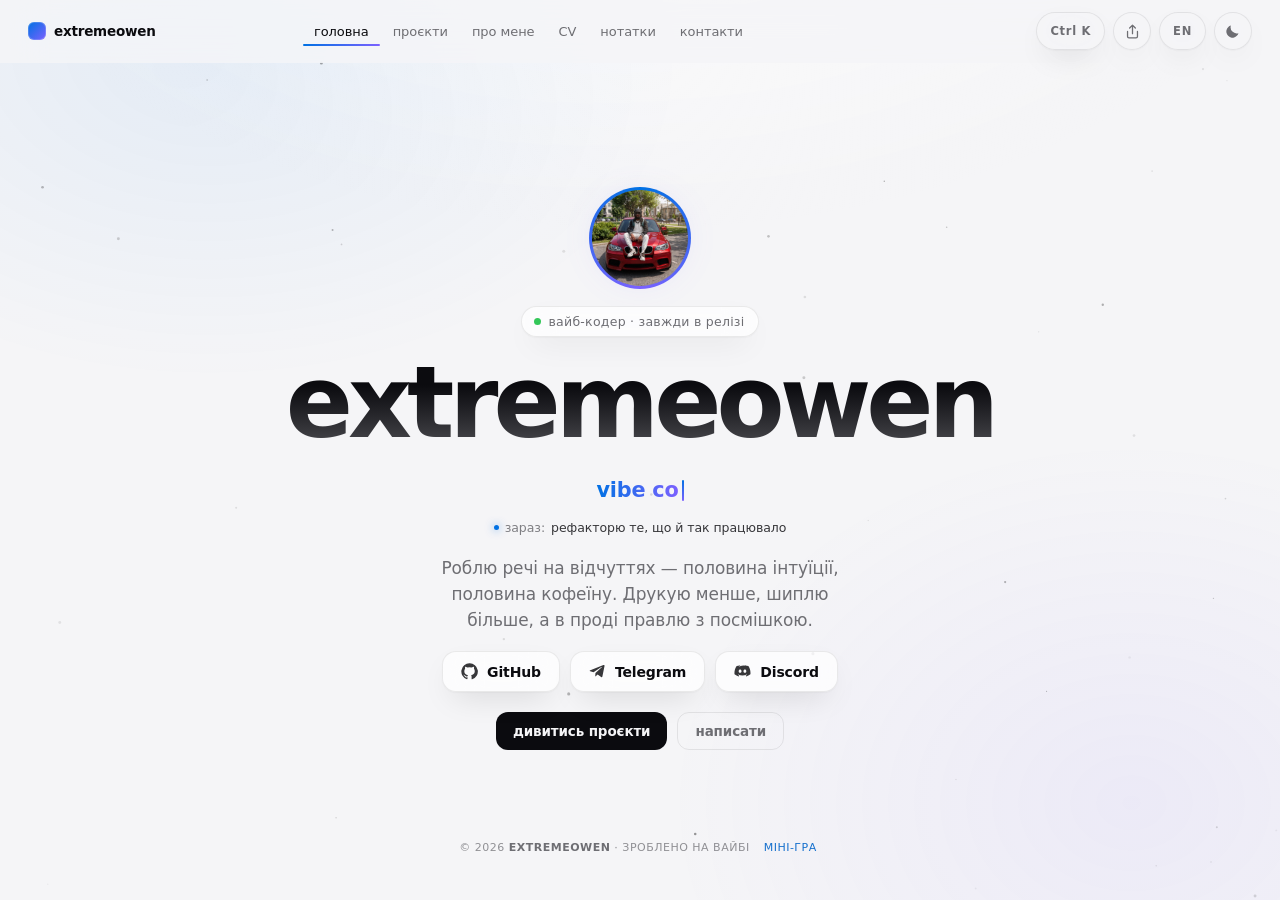
==== index.html @ c4474ee9 "Contact form: email-only field, Telegram stays as a button" ====
﻿<!DOCTYPE html>
<html lang="uk" data-theme="light">
<head>
<meta charset="utf-8" />
<meta name="viewport" content="width=device-width, initial-scale=1, viewport-fit=cover" />
<meta name="color-scheme" content="light dark" />
<title>extremeowen — vibe coding</title>
<meta name="description" content="Вайб-кодер. Роблю речі на відчуттях, шиплю на інстинкті." />
<meta name="theme-color" content="#f5f5f7" id="themeColor" />

<meta property="og:type" content="profile" />
<meta property="og:title" content="extremeowen — vibe coding" />
<meta property="og:description" content="Вайб-кодер. Роблю речі на відчуттях, шиплю на інстинкті." />
<meta property="og:image" content="og-image.png" />
<meta property="og:image:width" content="1200" />
<meta property="og:image:height" content="630" />
<meta name="twitter:card" content="summary_large_image" />
<meta name="twitter:title" content="extremeowen — vibe coding" />
<meta name="twitter:description" content="Вайб-кодер. Роблю речі на відчуттях, шиплю на інстинкті." />
<meta name="twitter:image" content="og-image.png" />

<link rel="icon" href="favicon.ico" sizes="any" />
<link rel="icon" type="image/png" href="favicon-32.png" sizes="32x32" />
<link rel="apple-touch-icon" href="apple-touch-icon.png" />
<link rel="manifest" href="manifest.webmanifest" />
<link rel="stylesheet" href="styles.css" />

<link rel="canonical" href="https://extremeowen.is-a.dev/" />
<meta property="og:url" content="https://extremeowen.is-a.dev/" />
<meta property="og:image" content="https://extremeowen.is-a.dev/og-image.png" />
<meta name="twitter:image" content="https://extremeowen.is-a.dev/og-image.png" />
<meta property="og:locale" content="uk_UA" />
<meta property="og:locale:alternate" content="en_US" />
<meta property="og:site_name" content="extremeowen" />

<!-- структуровані дані: Google розуміє, що це сторінка людини -->
<script type="application/ld+json">
{
  "@context": "https://schema.org",
  "@type": "Person",
  "name": "extremeowen",
  "url": "https://extremeowen.is-a.dev/",
  "image": "https://extremeowen.is-a.dev/og-image.png",
  "jobTitle": "Vibe coder",
  "description": "Вайб-кодер: JavaScript, PWA, C#/.NET. Роблю речі на відчуттях і шиплю швидко.",
  "sameAs": [
    "https://github.com/extremeowen",
    "https://t.me/extremeowen"
  ],
  "knowsAbout": ["HTML", "CSS", "JavaScript", "TypeScript", "React", "Node.js", "C#", ".NET", "Flutter", "PWA"],
  "knowsLanguage": ["uk", "en"],
  "alumniOf": { "@type": "EducationalOrganization", "name": "College" },
  "hasPart": [
    { "@type": "WebSite", "name": "owenvibe", "url": "https://extremeowen.is-a.dev/" }
  ]
}
</script>

<script>
  /* тема і мова до першого рендеру — без "миготіння" */
  (function () {
    try {
      var saved = localStorage.getItem("theme");
      var system = window.matchMedia("(prefers-color-scheme: dark)").matches ? "dark" : "light";
      document.documentElement.dataset.theme = (saved === "dark" || saved === "light") ? saved : system;
      if (localStorage.getItem("lang") === "en") document.documentElement.lang = "en";
    } catch (e) {}
  })();
</script>
</head>
<body>
  <canvas id="bg" aria-hidden="true"></canvas>
  <div class="cursor-glow" id="cursorGlow" aria-hidden="true"></div>

  <header class="site-header">
    <a class="brand" href="#home">
      <span class="brand-mark" aria-hidden="true"></span>
      <span class="brand-name">extremeowen</span>
    </a>

    <nav class="tabs" role="tablist" id="tabs" aria-label="Розділи">
      <button class="tab" role="tab" type="button" id="tab-home" data-tab="home" aria-controls="panel-home" aria-selected="true">головна</button>
      <button class="tab" role="tab" type="button" id="tab-projects" data-tab="projects" aria-controls="panel-projects" aria-selected="false" tabindex="-1">проєкти</button>
      <button class="tab" role="tab" type="button" id="tab-about" data-tab="about" aria-controls="panel-about" aria-selected="false" tabindex="-1">про мене</button>
      <button class="tab" role="tab" type="button" id="tab-cv" data-tab="cv" aria-controls="panel-cv" aria-selected="false" tabindex="-1">CV</button>
      <button class="tab" role="tab" type="button" id="tab-notes" data-tab="notes" aria-controls="panel-notes" aria-selected="false" tabindex="-1">нотатки</button>
      <button class="tab" role="tab" type="button" id="tab-contact" data-tab="contact" aria-controls="panel-contact" aria-selected="false" tabindex="-1">контакти</button>
      <span class="tab-indicator" id="tabIndicator" aria-hidden="true"></span>
    </nav>

    <div class="controls">
      <button class="ghost" id="shareBtn" type="button" title="Поділитися сайтом">
        <svg class="ico" viewBox="0 0 24 24" fill="none" stroke="currentColor" stroke-width="1.8" stroke-linecap="round" stroke-linejoin="round" aria-hidden="true"><path d="M12 15V3M8 7l4-4 4 4"/><path d="M5 12v7a2 2 0 0 0 2 2h10a2 2 0 0 0 2-2v-7"/></svg>
      </button>
      <button class="ghost ghost-text" id="langToggle" type="button" title="Switch to English">EN</button>
      <button class="ghost" id="themeToggle" type="button" title="Перемкнути тему">
        <svg class="ico ico-moon" viewBox="0 0 24 24" fill="currentColor" aria-hidden="true"><path d="M20.4 14.3A8.6 8.6 0 0 1 9.7 3.6a8.7 8.7 0 1 0 10.7 10.7Z"/></svg>
        <svg class="ico ico-sun" viewBox="0 0 24 24" fill="none" stroke="currentColor" stroke-width="1.8" stroke-linecap="round" aria-hidden="true"><circle cx="12" cy="12" r="4"/><path d="M12 2v2M12 20v2M2 12h2M20 12h2M4.9 4.9l1.4 1.4M17.7 17.7l1.4 1.4M19.1 4.9l-1.4 1.4M6.3 17.7l-1.4 1.4"/></svg>
      </button>
    </div>
  </header>

  <main class="page">
    <!-- ---------- ГОЛОВНА ---------- -->
    <section class="panel is-active" id="panel-home" role="tabpanel" aria-labelledby="tab-home" data-panel="home">
      <div class="hero">
        <div class="avatar" id="avatar">
          <img id="avatarImg" alt="extremeowen" decoding="async" />
          <span class="monogram" aria-hidden="true">e</span>
        </div>

        <span class="pill"><span class="dot" aria-hidden="true"></span><span data-i18n="pill">вайб-кодер · завжди в релізі</span></span>

        <h1>extremeowen</h1>

        <p class="type" aria-label="vibe coding">
          <span class="word" id="typed">vibe coding</span><span class="caret" aria-hidden="true"></span>
        </p>

        <p class="status">
          <span class="status-dot" aria-hidden="true"></span>
          <span class="status-label"><span data-i18n="nowLabel">зараз</span>:</span>
          <span id="statusText"></span>
        </p>

        <p class="lede" data-i18n="lede">
          Роблю речі на відчуттях — половина інтуїції, половина кофеїну.
        </p>

        <nav class="links" data-i18n-aria="linksLabel">
          <a class="link" href="#" data-link="github" aria-label="GitHub">
            <svg viewBox="0 0 24 24" fill="currentColor" aria-hidden="true"><path d="M12 .5a11.5 11.5 0 0 0-3.64 22.42c.58.1.79-.25.79-.55v-2.1c-3.2.7-3.88-1.4-3.88-1.4-.53-1.34-1.29-1.7-1.29-1.7-1.05-.72.08-.7.08-.7 1.16.08 1.77 1.19 1.77 1.19 1.03 1.77 2.7 1.26 3.36.96.1-.75.4-1.26.73-1.55-2.55-.29-5.24-1.28-5.24-5.7 0-1.26.45-2.29 1.19-3.1-.12-.29-.51-1.46.11-3.05 0 0 .97-.31 3.18 1.18a11 11 0 0 1 5.79 0c2.2-1.49 3.17-1.18 3.17-1.18.63 1.59.24 2.76.12 3.05.74.81 1.18 1.84 1.18 3.1 0 4.43-2.69 5.4-5.26 5.69.42.36.79 1.07.79 2.16v3.2c0 .3.21.66.8.55A11.5 11.5 0 0 0 12 .5Z"/></svg>
            GitHub
          </a>
          <a class="link" href="#" data-link="telegram" aria-label="Telegram">
            <svg viewBox="0 0 24 24" fill="currentColor" aria-hidden="true"><path d="M21.9 4.3 18.9 19c-.2 1-.9 1.3-1.8.8l-4.9-3.6-2.4 2.3c-.3.3-.5.5-1 .5l.3-4.9 9-8.1c.4-.4-.1-.6-.6-.2L6.4 13.1l-4.7-1.5c-1-.3-1-1 .2-1.5L20.4 2.9c.9-.3 1.7.2 1.5 1.4Z"/></svg>
            Telegram
          </a>
          <a class="link" href="#" data-link="discord" aria-label="Discord">
            <svg viewBox="0 0 24 24" fill="currentColor" aria-hidden="true"><path d="M20.3 4.4A19.8 19.8 0 0 0 15.4 3l-.3.6a14.6 14.6 0 0 1 4.3 1.4 13.9 13.9 0 0 0-11-.5c-.6.2-1.2.4-1.8.7A14.6 14.6 0 0 1 8.9 3.6L8.6 3a19.8 19.8 0 0 0-4.9 1.4C1.1 8.3.4 12.1.7 15.9a19.9 19.9 0 0 0 6 3l.7-1.2a13 13 0 0 1-2-1l.4-.4a14.2 14.2 0 0 0 12.2 0l.5.4a13 13 0 0 1-2 1l.7 1.2a19.9 19.9 0 0 0 6-3c.4-4.4-.7-8.1-2.9-11.5ZM8.6 13.8c-1.1 0-2-1-2-2.3s.9-2.3 2-2.3 2 1 2 2.3-.9 2.3-2 2.3Zm6.8 0c-1.1 0-2-1-2-2.3s.9-2.3 2-2.3 2 1 2 2.3-.9 2.3-2 2.3Z"/></svg>
            Discord
          </a>
          <a class="link" href="#" data-link="email" id="emailLink" aria-label="Email" hidden>
            <svg viewBox="0 0 24 24" fill="none" stroke="currentColor" stroke-width="1.7" stroke-linejoin="round" aria-hidden="true"><rect x="2.5" y="5" width="19" height="14" rx="2.5"/><path d="m3.5 7 8.5 6 8.5-6"/></svg>
            <span data-i18n="emailLabel">Email</span>
          </a>
        </nav>

        <div class="hero-cta">
          <a class="cta" href="#projects">
            <span data-i18n="ctaProjects">дивитись проєкти</span>
          </a>
          <a class="cta cta-quiet" href="#contact"><span data-i18n="ctaContact">написати</span></a>
        </div>
      </div>
    </section>

    <!-- ---------- ПРОЄКТИ ---------- -->
    <section class="panel" id="panel-projects" role="tabpanel" aria-labelledby="tab-projects" data-panel="projects" hidden>
      <div class="section">
        <h2 data-i18n="projectsTitle">проєкти</h2>
        <div class="filters" id="projectFilters"></div>
        <div class="grid" id="projectGrid"></div>
        <a class="more" id="moreProjects" href="#" target="_blank" rel="noopener noreferrer" hidden>
          <span data-i18n="moreProjects">більше проєктів — на GitHub</span>
          <svg viewBox="0 0 24 24" fill="none" stroke="currentColor" stroke-width="2" stroke-linecap="round" stroke-linejoin="round" aria-hidden="true"><path d="M7 17 17 7M9 7h8v8"/></svg>
        </a>
      </div>
    </section>

    <!-- ---------- ПРО МЕНЕ ---------- -->
    <section class="panel" id="panel-about" role="tabpanel" aria-labelledby="tab-about" data-panel="about" hidden>
      <div class="section">
        <h2 data-i18n="aboutTitle">про мене</h2>
        <div class="about-body">
          <p data-i18n="about1">…</p>
          <p data-i18n="about2">…</p>
        </div>

        <h3 class="subhead" data-i18n="stackTitle">стек</h3>
        <div class="stack">
          <span class="tag">HTML</span>
          <span class="tag">CSS</span>
          <span class="tag">JavaScript</span>
          <span class="tag">TypeScript</span>
          <span class="tag">React</span>
          <span class="tag">Node.js</span>
          <span class="tag">C# / .NET</span>
          <span class="tag">Flutter</span>
          <span class="tag">Git</span>
          <span class="tag">AI-assisted</span>
        </div>
      </div>
    </section>

    <!-- ---------- CV ---------- -->
    <section class="panel" id="panel-cv" role="tabpanel" aria-labelledby="tab-cv" data-panel="cv" hidden>
      <div class="section cv">
        <h2 data-i18n="cvTitle">резюме</h2>
        <p class="section-lead" data-i18n="cvLead">Коротко: що вмію, де вчився і що вже зробив.</p>

        <div class="cv-block">
          <h3 class="subhead" data-i18n="cvExperience">проєкти й досвід</h3>
          <ul class="timeline">
            <li>
              <span class="when">2026</span>
              <div>
                <b data-i18n="cvItem1Title">LED Clock — PWA-годинник</b>
                <p data-i18n="cvItem1Text">Годинник на LED-табло: будильник, таймер, власні звуки. Встановлюється на телефон, працює офлайн.</p>
              </div>
            </li>
            <li>
              <span class="when">2026</span>
              <div>
                <b data-i18n="cvItem2Title">Фітнес Рулетка — PWA для тренувань</b>
                <p data-i18n="cvItem2Text">Колесо випадкових вправ, таймер, музика з YouTube, гейміфікація з XP і синхронізація через Firebase.</p>
              </div>
            </li>
            <li>
              <span class="when">2025</span>
              <div>
                <b data-i18n="cvItem3Title">MiniBin — утиліта для Windows</b>
                <p data-i18n="cvItem3Text">Tray-застосунок на C#/.NET: стан кошика, очищення по Shift+кліку, перетягування файлів.</p>
              </div>
            </li>
          </ul>
        </div>

        <div class="cv-block">
          <h3 class="subhead" data-i18n="cvEducation">освіта</h3>
          <ul class="timeline">
            <li>
              <span class="when" data-i18n="cvEduWhen">2023—2027</span>
              <div>
                <b data-i18n="cvEduTitle">Коледж · розробка програмного забезпечення</b>
                <p data-i18n="cvEduText">Веб-технології, бази даних, ООП, C#/.NET, Flutter. Курсові та лабораторні — на GitHub.</p>
              </div>
            </li>
          </ul>
        </div>

        <div class="cv-block">
          <h3 class="subhead" data-i18n="cvSkills">технології</h3>
          <p class="cv-skills">HTML · CSS · JavaScript · TypeScript · React · Node.js · C# · .NET · Flutter · Git · Firebase · PWA</p>
        </div>

        <button class="submit cv-print" type="button" id="cvPrint" data-i18n="cvPrint">Завантажити PDF</button>
      </div>
    </section>

    <!-- ---------- НОТАТКИ ---------- -->
    <section class="panel" id="panel-notes" role="tabpanel" aria-labelledby="tab-notes" data-panel="notes" hidden>
      <div class="section">
        <h2 data-i18n="notesTitle">нотатки</h2>
        <div class="notes" id="notesList"></div>
      </div>
    </section>

    <!-- ---------- КОНТАКТИ ---------- -->
    <section class="panel" id="panel-contact" role="tabpanel" aria-labelledby="tab-contact" data-panel="contact" hidden>
      <div class="section">
        <h2 data-i18n="contactTitle">контакти</h2>
        <p class="section-lead" data-i18n="contactLead">Найшвидше — Telegram. Або залиш повідомлення тут.</p>

        <form class="contact-form" id="contactForm" name="contact" method="POST" data-netlify="true" netlify-honeypot="bot-field" novalidate>
          <!-- для Netlify Forms: назва форми + приховане поле-пастка для ботів -->
          <input type="hidden" name="form-name" value="contact" />
          <p class="hp" aria-hidden="true">
            <label>Не заповнюй це поле <input name="bot-field" tabindex="-1" autocomplete="off" /></label>
          </p>
          <div class="form-row">
            <div class="field">
              <label for="cf-name" data-i18n="formName">Ім'я</label>
              <input id="cf-name" name="name" type="text" autocomplete="name" data-i18n-placeholder="formNamePh" placeholder="Як до тебе звертатись" />
            </div>
            <div class="field">
              <label for="cf-email" data-i18n="formEmail">пошта</label>
              <input id="cf-email" name="email" type="email" inputmode="email" autocomplete="email" data-i18n-placeholder="formEmailPh" placeholder="твоя@пошта.com" />
            </div>
          </div>
          <div class="field">
            <label for="cf-message" data-i18n="formMessage">Повідомлення</label>
            <textarea id="cf-message" name="message" rows="4" required data-i18n-placeholder="formMessagePh" placeholder="Що треба зробити?"></textarea>
          </div>
          <button class="submit" type="submit" data-i18n="formSend">Надіслати</button>
          <p class="form-note" id="formNote" data-i18n="formNote">Форма ще не підключена, тому текст скопіюється — вставиш його в Telegram.</p>

          <a class="cta cta-quiet tg-link" id="tgContact" href="#" target="_blank" rel="noopener noreferrer" hidden>
            <svg viewBox="0 0 24 24" fill="currentColor" aria-hidden="true" style="width:15px;height:15px"><path d="M21.9 4.3 18.9 19c-.2 1-.9 1.3-1.8.8l-4.9-3.6-2.4 2.3c-.3.3-.5.5-1 .5l.3-4.9 9-8.1c.4-.4-.1-.6-.6-.2L6.4 13.1l-4.7-1.5c-1-.3-1-1 .2-1.5L20.4 2.9c.9-.3 1.7.2 1.5 1.4Z"/></svg>
            <span data-i18n="writeTelegram">Написати в Telegram</span>
          </a>
        </form>
      </div>
    </section>

    <footer>
      © <span id="year">2026</span> <b>extremeowen</b> · <span data-i18n="footer">зроблено на вайбі</span>
      <button class="game-link" id="gameLink" type="button" data-i18n="gameLink">міні-гра</button>
    </footer>
  </main>

  <div class="game" id="game" hidden>
    <div class="game-backdrop" data-game-close></div>
    <div class="game-box" role="dialog" aria-modal="true" aria-label="Vibe Catcher">
      <div class="game-head">
        <span class="game-title">vibe catcher</span>
        <button class="game-close" type="button" data-game-close aria-label="Закрити">×</button>
      </div>
      <div class="game-stage">
        <canvas id="gameCanvas" width="720" height="480" aria-label="Ігрове поле"></canvas>
      </div>
      <p class="game-hint" data-i18n="gameHint">Рухай мишкою або пальцем. Лови світлі крапки, уникай червоних.</p>
      <button class="submit game-start" type="button" id="gameStart" data-i18n="gameStart">Почати</button>
    </div>
  </div>

  <button class="to-top" id="toTop" type="button" aria-label="Вгору">
    <svg viewBox="0 0 24 24" fill="none" stroke="currentColor" stroke-width="2" stroke-linecap="round" stroke-linejoin="round" aria-hidden="true"><path d="M12 19V5M5 12l7-7 7 7"/></svg>
  </button>

  <!-- нижня навігація: видно лише на телефоні -->
  <nav class="bottom-nav" aria-label="Розділи">
    <button type="button" class="tab" data-tab="home" aria-controls="panel-home" aria-selected="true">
      <svg viewBox="0 0 24 24" fill="none" stroke="currentColor" stroke-width="1.7" stroke-linecap="round" stroke-linejoin="round" aria-hidden="true"><path d="M3 10.5 12 3l9 7.5"/><path d="M5 9.5V20a1 1 0 0 0 1 1h12a1 1 0 0 0 1-1V9.5"/></svg>
      <span data-i18n="tab_home">головна</span>
    </button>
    <button type="button" class="tab" data-tab="projects" aria-controls="panel-projects" aria-selected="false">
      <svg viewBox="0 0 24 24" fill="none" stroke="currentColor" stroke-width="1.7" stroke-linecap="round" stroke-linejoin="round" aria-hidden="true"><rect x="3" y="3" width="7.5" height="7.5" rx="1.6"/><rect x="13.5" y="3" width="7.5" height="7.5" rx="1.6"/><rect x="3" y="13.5" width="7.5" height="7.5" rx="1.6"/><rect x="13.5" y="13.5" width="7.5" height="7.5" rx="1.6"/></svg>
      <span data-i18n="tab_projects">проєкти</span>
    </button>
    <button type="button" class="tab" data-tab="about" aria-controls="panel-about" aria-selected="false">
      <svg viewBox="0 0 24 24" fill="none" stroke="currentColor" stroke-width="1.7" stroke-linecap="round" stroke-linejoin="round" aria-hidden="true"><circle cx="12" cy="8" r="3.6"/><path d="M4.5 20c.7-3.6 3.7-5.6 7.5-5.6s6.8 2 7.5 5.6"/></svg>
      <span data-i18n="tab_about">про мене</span>
    </button>
    <button type="button" class="tab" data-tab="cv" aria-controls="panel-cv" aria-selected="false">
      <svg viewBox="0 0 24 24" fill="none" stroke="currentColor" stroke-width="1.7" stroke-linecap="round" stroke-linejoin="round" aria-hidden="true"><rect x="3.4" y="4" width="17.2" height="16" rx="2.2"/><path d="M8 3v3M16 3v3M7.8 11h8.4M7.8 15h5"/></svg>
      <span data-i18n="tab_cv">CV</span>
    </button>
    <button type="button" class="tab" data-tab="notes" aria-controls="panel-notes" aria-selected="false">
      <svg viewBox="0 0 24 24" fill="none" stroke="currentColor" stroke-width="1.7" stroke-linecap="round" stroke-linejoin="round" aria-hidden="true"><path d="M5 4h9l5 5v11a1 1 0 0 1-1 1H5a1 1 0 0 1-1-1V5a1 1 0 0 1 1-1Z"/><path d="M14 4v5h5M8 13h7M8 17h5"/></svg>
      <span data-i18n="tab_notes">нотатки</span>
    </button>
    <button type="button" class="tab" data-tab="contact" aria-controls="panel-contact" aria-selected="false">
      <svg viewBox="0 0 24 24" fill="none" stroke="currentColor" stroke-width="1.7" stroke-linecap="round" stroke-linejoin="round" aria-hidden="true"><rect x="2.6" y="4.8" width="18.8" height="14.4" rx="2.4"/><path d="m3.6 6.6 8.4 6 8.4-6"/></svg>
      <span data-i18n="tab_contact">контакти</span>
    </button>
  </nav>

  <!-- модалка проєкту -->
  <div class="modal" id="projectModal" hidden>
    <div class="modal-backdrop" data-modal-close></div>
    <div class="modal-box" role="dialog" aria-modal="true" aria-labelledby="projectModalTitle">
      <button class="modal-close" type="button" data-modal-close aria-label="Закрити">×</button>
      <h3 class="modal-title" id="projectModalTitle"></h3>
      <p class="modal-desc" id="projectModalDesc"></p>
      <div class="modal-tags" id="projectModalTags"></div>
      <div class="modal-actions">
        <a class="cta" id="projectModalRepo" href="#" target="_blank" rel="noopener noreferrer" data-i18n="modalRepo">Репозиторій</a>
        <a class="cta cta-quiet" id="projectModalDemo" href="#" target="_blank" rel="noopener noreferrer" data-i18n="modalDemo">Демо</a>
      </div>
    </div>
  </div>

  <!-- довідка по клавішах -->
  <div class="modal" id="help" hidden>
    <div class="modal-backdrop" data-help-close></div>
    <div class="modal-box modal-box-help" role="dialog" aria-modal="true" aria-labelledby="helpTitle">
      <button class="modal-close" type="button" data-help-close aria-label="Закрити">×</button>
      <h3 class="modal-title" id="helpTitle" data-i18n="helpTitle">Клавіші</h3>
      <ul class="help-list">
        <li><kbd>Ctrl</kbd>/<kbd>⌘</kbd> + <kbd>K</kbd><span data-i18n="helpPalette">палітра команд</span></li>
        <li><kbd>?</kbd><span data-i18n="helpHelp">ця довідка</span></li>
        <li><kbd>←</kbd><kbd>→</kbd><span data-i18n="helpTabs">перемикання вкладок</span></li>
        <li><kbd>G</kbd><span data-i18n="helpGame">міні-гра</span></li>
        <li><kbd>Space</kbd><span data-i18n="helpStart">старт / рестарт гри</span></li>
        <li><kbd>Esc</kbd><span data-i18n="helpClose">закрити будь-яке вікно</span></li>
      </ul>
    </div>
  </div>

  <!-- банер встановлення PWA -->
  <div class="install" id="installBanner" hidden>
    <span data-i18n="installText">Поставити сайт іконкою на телефон?</span>
    <button class="submit install-yes" type="button" id="installYes" data-i18n="installYes">Встановити</button>
    <button class="install-no" type="button" id="installNo" data-i18n="installNo">Пізніше</button>
  </div>

  <div class="palette" id="palette" hidden>
    <div class="palette-backdrop" data-palette-close></div>
    <div class="palette-box" role="dialog" aria-modal="true" aria-label="Швидкий перехід">
      <input id="paletteInput" class="palette-input" type="text" autocomplete="off" spellcheck="false"
             data-i18n-placeholder="palettePlaceholder" placeholder="Куди перейти? вкладка, проєкт, посилання…" />
      <ul class="palette-list" id="paletteList" role="listbox" aria-label="Результати"></ul>
      <div class="palette-hint"><span data-i18n="paletteHint">↑↓ вибір · ↵ перейти · esc закрити</span></div>
    </div>
  </div>

  <script src="script.js" defer></script>

<noscript>
  <style>
    .panel { display: block !important; }
    .panel + .panel { margin-top: 48px; }
    .caret { opacity: 1 !important; }
  </style>
</noscript>
</body>
</html>
---- styles.css ----
﻿/* ============================================================
   extremeowen РІР‚вЂќ РЎРѓРЎвЂљР С‘Р В»РЎвЂ“
   1. Р СћР С•Р С”Р ВµР Р…Р С‘ (Р С”Р С•Р В»РЎРЉР С•РЎР‚Р С‘)   2. Р вЂР В°Р В·Р В°   3. Р В¤Р С•Р Р…   4. Р С™Р Р…Р С•Р С—Р С”Р С‘ Р Р†Р С–Р С•РЎР‚РЎвЂ“
   5. Р С’Р Р†Р В°РЎвЂљР В°РЎР‚   6. Р С™Р С•Р Р…РЎвЂљР ВµР Р…РЎвЂљ   7. Р СћР С•РЎРѓРЎвЂљР С‘   8. Р С’Р Т‘Р В°Р С—РЎвЂљР С‘Р Р†
   ============================================================ */

/* ---------------------------------------------------- 1. РЎвЂљР С•Р С”Р ВµР Р…Р С‘ --- */
:root {
  --bg: #f5f5f7;
  --bg-2: #ffffff;
  --fg: #0b0b0f;
  --muted: #6e6e73;
  --line: rgba(0, 0, 0, .08);
  --card: rgba(255, 255, 255, .72);
  --card-hover: rgba(255, 255, 255, .95);
  --accent: #0071e3;
  --accent-2: #7b61ff;
  --tint-a: 7%;
  --shadow: 0 1px 2px rgba(0, 0, 0, .04), 0 12px 32px -12px rgba(0, 0, 0, .18);
  --shadow-soft: 0 1px 2px rgba(0, 0, 0, .05);
  --ease: cubic-bezier(.22, .61, .36, 1);
  color-scheme: light;
}

[data-theme="dark"] {
  --bg: #08080a;
  --bg-2: #101014;
  --fg: #f5f5f7;
  --muted: #9a9aa2;
  --line: rgba(255, 255, 255, .10);
  --card: rgba(255, 255, 255, .045);
  --card-hover: rgba(255, 255, 255, .09);
  --accent: #5aa7ff;
  --accent-2: #a78bfa;
  --tint-a: 14%;
  --shadow: 0 1px 2px rgba(0, 0, 0, .4), 0 24px 48px -24px rgba(0, 0, 0, .9);
  --shadow-soft: 0 1px 2px rgba(0, 0, 0, .35);
  color-scheme: dark;
}

/* ------------------------------------------------------- 2. Р В±Р В°Р В·Р В° --- */
* { box-sizing: border-box; }

[hidden] { display: none !important; }

html {
  min-height: 100%;
  scroll-behavior: smooth;
}

body {
  min-height: 100vh;
  min-height: 100dvh;
  margin: 0;
  background: var(--bg);
  color: var(--fg);
  font-family: -apple-system, BlinkMacSystemFont, "SF Pro Display", "Segoe UI", Inter, system-ui, sans-serif;
  -webkit-font-smoothing: antialiased;
  text-rendering: optimizeLegibility;
  display: grid;
  place-items: center;
  padding: clamp(76px, 9vw, 104px) 24px clamp(32px, 5vw, 56px);
  overflow-x: hidden;
  position: relative;
}

/* -------------------------------------------- 3. РЎвЂћР С•Р Р… РЎвЂ“ РЎвЂЎР В°РЎРѓРЎвЂљР С‘Р Р…Р С”Р С‘ --- */
body::before {
  content: "";
  position: fixed;
  inset: -20vh -10vw;
  background:
    radial-gradient(45% 38% at 22% 18%, color-mix(in srgb, var(--accent) var(--tint-a), transparent), transparent 70%),
    radial-gradient(42% 40% at 82% 78%, color-mix(in srgb, var(--accent-2) var(--tint-a), transparent), transparent 72%),
    radial-gradient(70% 55% at 50% -5%, var(--bg-2), transparent 68%);
  pointer-events: none;
  z-index: 0;
}

#bg {
  position: fixed;
  inset: 0;
  width: 100%;
  height: 100%;
  z-index: 0;
  pointer-events: none;
}

/* ------------------------------------------------ 4. РЎвЂљРЎС“Р СР В±Р В»Р ВµРЎР‚Р С‘ --- */
.topbar {
  position: fixed;
  top: max(18px, env(safe-area-inset-top));
  right: max(18px, env(safe-area-inset-right));
  z-index: 6;
  display: flex;
  gap: 8px;
}

.ghost {
  appearance: none;
  display: grid;
  place-items: center;
  width: 38px;
  height: 38px;
  padding: 0;
  border-radius: 50%;
  border: 1px solid var(--line);
  background: color-mix(in srgb, var(--bg) 88%, transparent);
  color: var(--muted);
  cursor: pointer;
  backdrop-filter: blur(18px) saturate(160%);
  -webkit-backdrop-filter: blur(18px) saturate(160%);
  box-shadow: var(--shadow);
  transition: color .25s var(--ease), transform .3s var(--ease), background .25s var(--ease);
}

.ghost:hover { color: var(--fg); transform: translateY(-1px); }
.ghost:active { transform: translateY(0) scale(.96); }

.ghost-text {
  width: auto;
  padding: 0 13px;
  border-radius: 999px;
  font: inherit;
  font-size: 11.5px;
  font-weight: 600;
  letter-spacing: .06em;
}

.ico { width: 17px; height: 17px; display: block; }

/* РЎС“ РЎвЂљР ВµР СР Р…РЎвЂ“Р в„– РЎвЂљР ВµР СРЎвЂ“ Р С—Р С•Р С”Р В°Р В·РЎС“РЎвЂќР СР С• РЎРѓР С•Р Р…РЎвЂ Р Вµ, РЎС“ РЎРѓР Р†РЎвЂ“РЎвЂљР В»РЎвЂ“Р в„– РІР‚вЂќ Р СРЎвЂ“РЎРѓРЎРЏРЎвЂ РЎРЉ */
.ico-sun { display: none; }
[data-theme="dark"] .ico-sun { display: block; }
[data-theme="dark"] .ico-moon { display: none; }

/* -------------------------------------------------- 5. Р В°Р Р†Р В°РЎвЂљР В°РЎР‚ --- */
.avatar {
  position: relative;
  width: 96px;
  height: 96px;
  border-radius: 50%;
  display: grid;
  place-items: center;
  transform-style: preserve-3d;
  will-change: transform;
  transition: transform .35s var(--ease);
  margin-bottom: 2px;
}

.avatar::before {
  content: "";
  position: absolute;
  inset: -3px;
  border-radius: 50%;
  background: conic-gradient(from 0deg, var(--accent), var(--accent-2), var(--accent));
  animation: spin 9s linear infinite;
  z-index: 0;
}

.avatar::after {
  content: "";
  position: absolute;
  inset: -18px;
  border-radius: 50%;
  background: radial-gradient(circle, color-mix(in srgb, var(--accent-2) 26%, transparent), transparent 70%);
  filter: blur(12px);
  opacity: .55;
  z-index: -1;
}

@keyframes spin { to { transform: rotate(360deg); } }

.avatar img,
.avatar .monogram {
  position: relative;
  z-index: 1;
  width: 100%;
  height: 100%;
  border-radius: 50%;
}

.avatar img {
  display: none;
  object-fit: cover;
}

.avatar.has-photo img { display: block; }
.avatar.has-photo .monogram { display: none; }

.avatar .monogram {
  display: grid;
  place-items: center;
  font-size: 38px;
  font-weight: 700;
  letter-spacing: -.04em;
  color: #fff;
  background: linear-gradient(135deg, var(--accent), var(--accent-2));
  user-select: none;
}

/* ------------------------------------------------- 6. Р С”Р С•Р Р…РЎвЂљР ВµР Р…РЎвЂљ --- */
main {
  position: relative;
  z-index: 1;
  width: min(760px, 100%);
  text-align: center;
  display: flex;
  flex-direction: column;
  align-items: center;
  gap: clamp(16px, 2.6vw, 22px);
}

/* Р С—Р В»Р В°РЎв‚¬Р С”Р В° РЎРѓРЎвЂљР В°РЎвЂљРЎС“РЎРѓРЎС“ */
.pill {
  display: inline-flex;
  align-items: center;
  gap: 8px;
  padding: 7px 14px 7px 12px;
  font-size: 12.5px;
  font-weight: 500;
  letter-spacing: .02em;
  color: var(--muted);
  background: var(--card);
  border: 1px solid var(--line);
  border-radius: 999px;
  backdrop-filter: blur(16px) saturate(160%);
  -webkit-backdrop-filter: blur(16px) saturate(160%);
  box-shadow: var(--shadow);
}

.pill .dot {
  width: 7px;
  height: 7px;
  border-radius: 50%;
  background: #34c759;
  animation: pulse 2.4s var(--ease) infinite;
}

@keyframes pulse {
  0%   { box-shadow: 0 0 0 0 rgba(52, 199, 89, .5); }
  70%  { box-shadow: 0 0 0 7px rgba(52, 199, 89, 0); }
  100% { box-shadow: 0 0 0 0 rgba(52, 199, 89, 0); }
}

/* РЎвЂ“Р С'РЎРЏ */
h1 {
  margin: 0;
  font-size: clamp(2.85rem, 11.5vw, 6.2rem);
  font-weight: 700;
  line-height: .96;
  letter-spacing: -.05em;
  background: linear-gradient(180deg, var(--fg) 30%, color-mix(in srgb, var(--muted) 72%, var(--fg)));
  -webkit-background-clip: text;
  background-clip: text;
  color: transparent;
  padding-bottom: .06em;
}

/* Р Т‘РЎР‚РЎС“Р С”Р В°РЎР‚РЎРѓРЎРЉР С”Р В° Р СР В°РЎв‚¬Р С‘Р Р…Р С”Р В° */
.type {
  display: flex;
  align-items: center;
  justify-content: center;
  gap: 3px;
  margin: 0;
  min-height: 1.6em;
  font-size: clamp(1rem, 3.6vw, 1.3rem);
  font-weight: 500;
  letter-spacing: -.01em;
  color: var(--muted);
}

.type .word {
  background: linear-gradient(90deg, var(--accent), var(--accent-2));
  -webkit-background-clip: text;
  background-clip: text;
  color: transparent;
  font-weight: 600;
}

.caret {
  display: inline-block;
  width: 2px;
  height: 1.05em;
  border-radius: 2px;
  background: linear-gradient(180deg, var(--accent), var(--accent-2));
  animation: blink 1.05s steps(1) infinite;
}

@keyframes blink { 0%, 49% { opacity: 1; } 50%, 100% { opacity: 0; } }

/* РЎР‚РЎРЏР Т‘Р С•Р С” "Р В·Р В°РЎР‚Р В°Р В·: ..." */
.status {
  display: inline-flex;
  align-items: center;
  gap: 6px;
  margin: -6px 0 0;
  font-size: 12.5px;
  letter-spacing: -.005em;
  color: color-mix(in srgb, var(--muted) 88%, transparent);
  min-height: 1.4em;
}

.status-dot {
  width: 5px;
  height: 5px;
  border-radius: 50%;
  background: var(--accent);
  box-shadow: 0 0 8px color-mix(in srgb, var(--accent) 70%, transparent);
}

#statusText {
  color: var(--fg);
  opacity: .82;
  transition: opacity .3s var(--ease);
}


/* Р В°Р В±Р В·Р В°РЎвЂ  */
.lede {
  margin: 0;
  max-width: 46ch;
  font-size: clamp(.95rem, 2.6vw, 1.06rem);
  line-height: 1.55;
  letter-spacing: -.005em;
  color: var(--muted);
  text-wrap: balance;
}

/* РЎРѓРЎвЂљР ВµР С” */
.stack {
  display: flex;
  flex-wrap: wrap;
  gap: 8px;
  justify-content: center;
}

.tag {
  font-size: 12.5px;
  font-weight: 500;
  letter-spacing: .01em;
  color: var(--muted);
  padding: 7px 13px;
  border-radius: 11px;
  border: 1px solid var(--line);
  background: var(--card);
  backdrop-filter: blur(14px);
  -webkit-backdrop-filter: blur(14px);
  transition: transform .35s var(--ease), color .25s var(--ease), border-color .25s var(--ease);
}

.tag:hover {
  transform: translateY(-2px);
  color: var(--fg);
  border-color: color-mix(in srgb, var(--accent) 40%, var(--line));
}

/* Р С—Р С•РЎРѓР С‘Р В»Р В°Р Р…Р Р…РЎРЏ */
.links {
  display: flex;
  flex-wrap: wrap;
  gap: 10px;
  justify-content: center;
  width: 100%;
}

.link {
  display: inline-flex;
  align-items: center;
  gap: 9px;
  padding: 11px 18px;
  font-size: 14px;
  font-weight: 550;
  letter-spacing: -.01em;
  text-decoration: none;
  color: var(--fg);
  background: var(--card);
  border: 1px solid var(--line);
  border-radius: 14px;
  cursor: pointer;
  backdrop-filter: blur(20px) saturate(160%);
  -webkit-backdrop-filter: blur(20px) saturate(160%);
  box-shadow: var(--shadow);
  transition: transform .3s var(--ease), background .25s var(--ease), box-shadow .3s var(--ease);
}

.link svg {
  width: 17px;
  height: 17px;
  opacity: .82;
  transition: opacity .2s var(--ease);
}

.link:hover {
  transform: translateY(-2px) scale(1.015);
  background: var(--card-hover);
  box-shadow: 0 1px 2px rgba(0, 0, 0, .05), 0 18px 40px -16px rgba(0, 0, 0, .3);
}

.link:hover svg { opacity: 1; }
.link:active { transform: translateY(0) scale(.99); }

/* Р С—РЎР‚Р С•РЎвЂќР С”РЎвЂљР С‘ */
.projects {
  width: 100%;
  display: flex;
  flex-direction: column;
  gap: 12px;
  margin-top: clamp(6px, 2vw, 14px);
}

.projects h2 {
  margin: 0;
  font-size: 11px;
  font-weight: 600;
  letter-spacing: .18em;
  text-transform: uppercase;
  color: var(--muted);
}

.grid {
  display: grid;
  grid-template-columns: repeat(3, minmax(0, 1fr));
  gap: 10px;
  width: 100%;
}

/* Р’В«Р В±РЎвЂ“Р В»РЎРЉРЎв‚¬Р Вµ Р С—РЎР‚Р С•РЎвЂќР С”РЎвЂљРЎвЂ“Р Р† РІР‚вЂќ Р Р…Р В° GitHubР’В» */
.more {
  align-self: center;
  display: inline-flex;
  align-items: center;
  gap: 5px;
  margin-top: 2px;
  font-size: 12.5px;
  font-weight: 500;
  letter-spacing: -.005em;
  color: var(--muted);
  text-decoration: none;
  transition: color .25s var(--ease);
}

.more svg {
  width: 12px;
  height: 12px;
  opacity: .55;
  transition: opacity .25s var(--ease), transform .25s var(--ease);
}

.more:hover { color: var(--fg); }
.more:hover svg { opacity: 1; transform: translate(2px, -2px); }

.card {
  display: flex;
  flex-direction: column;
  gap: 6px;
  min-height: 118px;
  padding: 14px;
  text-align: left;
  text-decoration: none;
  color: var(--fg);
  border: 1px solid var(--line);
  border-radius: 16px;
  background: var(--card);
  box-shadow: var(--shadow-soft);
  backdrop-filter: blur(16px) saturate(150%);
  -webkit-backdrop-filter: blur(16px) saturate(150%);
  transition: transform .35s var(--ease), background .25s var(--ease), border-color .25s var(--ease), box-shadow .35s var(--ease);
}

a.card:hover {
  transform: translateY(-3px);
  background: var(--card-hover);
  border-color: color-mix(in srgb, var(--accent) 35%, var(--line));
  box-shadow: 0 1px 2px rgba(0, 0, 0, .05), 0 18px 38px -20px rgba(0, 0, 0, .35);
}

.card .name {
  display: flex;
  align-items: center;
  gap: 6px;
  font-size: 13.5px;
  font-weight: 600;
  letter-spacing: -.01em;
}

.card .name svg {
  width: 12px;
  height: 12px;
  margin-left: auto;
  opacity: .4;
  transition: opacity .2s var(--ease), transform .25s var(--ease);
}

a.card:hover .name svg { opacity: .9; transform: translate(1px, -1px); }

.card .desc {
  margin: 0;
  font-size: 12.5px;
  line-height: 1.45;
  color: var(--muted);
}

.card .tags {
  display: flex;
  flex-wrap: wrap;
  gap: 5px;
  margin-top: auto;
  padding-top: 6px;
}

.card .tags span {
  font-size: 10.5px;
  font-weight: 500;
  padding: 2px 7px;
  border-radius: 6px;
  color: color-mix(in srgb, var(--accent) 78%, var(--fg));
  background: color-mix(in srgb, var(--accent) 12%, transparent);
}

/* РЎвЂћРЎС“РЎвЂљР ВµРЎР‚ */
footer {
  margin-top: clamp(8px, 1.6vw, 14px);
  padding-inline: 6px;
  font-size: 11px;
  letter-spacing: .045em;
  text-transform: uppercase;
  color: color-mix(in srgb, var(--muted) 75%, transparent);
  text-wrap: balance;
}

footer b { font-weight: 600; color: var(--muted); }

/* -------------------------------------------------- Р С—РЎР‚Р С• Р СР ВµР Р…Р Вµ --- */
.about {
  width: 100%;
  display: flex;
  flex-direction: column;
  gap: 12px;
  margin-top: clamp(6px, 2vw, 14px);
}

.about h2 {
  margin: 0;
  font-size: 11px;
  font-weight: 600;
  letter-spacing: .18em;
  text-transform: uppercase;
  color: var(--muted);
}

.about-body {
  display: flex;
  flex-direction: column;
  gap: 10px;
  max-width: 62ch;
  margin: 0 auto;
  text-align: left;
}

.about-body p {
  margin: 0;
  font-size: 13.5px;
  line-height: 1.62;
  letter-spacing: -.005em;
  color: var(--muted);
  text-wrap: pretty;
}

/* Р С—Р С•РЎРЏР Р†Р В° Р С—РЎР‚Р С‘ РЎРѓР С”РЎР‚Р С•Р В»РЎвЂ“ */
[data-reveal] {
  opacity: 0;
  transform: translateY(26px);
  transition: opacity .8s var(--ease), transform .8s var(--ease);
}

[data-reveal].is-in {
  opacity: 1;
  transform: none;
}

/* Р С”Р Р…Р С•Р С—Р С”Р В° Р’В«Р Р†Р С–Р С•РЎР‚РЎС“Р’В» */
.to-top {
  position: fixed;
  right: max(18px, env(safe-area-inset-right));
  bottom: max(18px, env(safe-area-inset-bottom));
  z-index: 7;
  display: grid;
  place-items: center;
  width: 42px;
  height: 42px;
  padding: 0;
  border-radius: 50%;
  border: 1px solid var(--line);
  background: var(--card);
  color: var(--muted);
  cursor: pointer;
  backdrop-filter: blur(18px) saturate(160%);
  -webkit-backdrop-filter: blur(18px) saturate(160%);
  box-shadow: var(--shadow);
  opacity: 0;
  transform: translateY(10px) scale(.94);
  transition: opacity .3s var(--ease), transform .3s var(--ease), color .25s var(--ease);
}

.to-top.is-visible {
  opacity: 1;
  transform: none;
}

.to-top:hover { color: var(--fg); }
.to-top svg { width: 17px; height: 17px; }

/* РЎРѓР СРЎС“Р С–Р В° Р С—РЎвЂ“Р Т‘ Р С”Р Р…Р С•Р С—Р С”Р В°Р СР С‘ Р Р†Р С–Р С•РЎР‚РЎвЂ“: Р С”Р С•Р Р…РЎвЂљР ВµР Р…РЎвЂљ Р Р…Р Вµ Р С—РЎР‚Р С•РЎРѓР Р†РЎвЂ“РЎвЂЎРЎС“РЎвЂќ Р С”РЎР‚РЎвЂ“Р В·РЎРЉ Р Р…Р С‘РЎвЂ¦ Р С—РЎР‚Р С‘ РЎРѓР С”РЎР‚Р С•Р В»РЎвЂ“ */
.top-scrim {
  position: fixed;
  inset: 0 0 auto 0;
  height: 96px;
  z-index: 4;
  pointer-events: none;
  background: linear-gradient(
    to bottom,
    var(--bg) 0%,
    var(--bg) 56%,
    color-mix(in srgb, var(--bg) 60%, transparent) 82%,
    transparent 100%
  );
}

/* РЎРѓР Р†РЎвЂ“РЎвЂљР В»Р С•Р Р†Р В° Р С—Р В»РЎРЏР СР В° Р В·Р В° Р С”РЎС“РЎР‚РЎРѓР С•РЎР‚Р С•Р С */
.cursor-glow {
  position: fixed;
  top: 0;
  left: 0;
  width: 460px;
  height: 460px;
  margin: -230px 0 0 -230px;
  border-radius: 50%;
  pointer-events: none;
  z-index: 0;
  opacity: 0;
  background: radial-gradient(
    circle,
    color-mix(in srgb, var(--accent) 16%, transparent) 0%,
    color-mix(in srgb, var(--accent-2) 8%, transparent) 42%,
    transparent 68%
  );
  filter: blur(18px);
  transition: opacity .5s var(--ease);
  will-change: transform;
}

.cursor-glow.is-on { opacity: 1; }

/* --------------------------------------------------- 7. РЎвЂљР С•РЎРѓРЎвЂљР С‘ --- */
#toast {
  position: fixed;
  left: 50%;
  bottom: 28px;
  z-index: 9;
  transform: translate(-50%, 14px);
  opacity: 0;
  pointer-events: none;
  padding: 10px 16px;
  max-width: min(90vw, 420px);
  font-size: 13px;
  font-weight: 500;
  letter-spacing: -.01em;
  white-space: nowrap;
  overflow: hidden;
  text-overflow: ellipsis;
  color: var(--fg);
  background: var(--card-hover);
  border: 1px solid var(--line);
  border-radius: 12px;
  backdrop-filter: blur(20px) saturate(160%);
  -webkit-backdrop-filter: blur(20px) saturate(160%);
  box-shadow: var(--shadow);
  transition: opacity .25s var(--ease), transform .45s var(--ease);
}

#toast.show { opacity: 1; transform: translate(-50%, 0); }

:focus-visible {
  outline: 2px solid var(--accent);
  outline-offset: 3px;
  border-radius: 6px;
}

/* --------------------------------------------- Р С—Р С•РЎРЏР Р†Р В° Р ВµР В»Р ВµР СР ВµР Р…РЎвЂљРЎвЂ“Р Р† --- */
.rise {
  opacity: 0;
  transform: translateY(14px) scale(.985);
  filter: blur(6px);
  animation: rise .9s var(--ease) forwards;
}

@keyframes rise {
  to { opacity: 1; transform: none; filter: blur(0); }
}

/* Р С”Р С•Р В»Р С‘ Р В°Р Р…РЎвЂ“Р СР В°РЎвЂ РЎвЂ“РЎРЏ Р С—Р С•РЎРЏР Р†Р С‘ Р Р†Р В¶Р Вµ Р Р†РЎвЂ“Р Т‘РЎвЂ“Р С–РЎР‚Р В°Р В»Р В° РІР‚вЂќ РЎвЂћРЎвЂ“Р С”РЎРѓРЎС“РЎвЂќР СР С• РЎвЂћРЎвЂ“Р Р…Р В°Р В»РЎРЉР Р…Р С‘Р в„– РЎРѓРЎвЂљР В°Р Р…,
   РЎвЂ°Р С•Р В± РЎвЂ“Р Р…РЎв‚¬РЎвЂ“ Р В°Р Р…РЎвЂ“Р СР В°РЎвЂ РЎвЂ“РЎвЂ” (Р Р…Р В°Р С—РЎР‚Р С‘Р С”Р В»Р В°Р Т‘ Р С–Р В»РЎвЂ“РЎвЂљРЎвЂЎ) Р Р…Р Вµ Р С—Р ВµРЎР‚Р ВµР В·Р В°Р С—РЎС“РЎРѓР С”Р В°Р В»Р С‘ РЎвЂ”РЎвЂ” */
.rise-done {
  animation: none;
  opacity: 1;
  transform: none;
  filter: none;
}

.d1 { animation-delay: .05s; }
.d2 { animation-delay: .16s; }
.d3 { animation-delay: .28s; }
.d4 { animation-delay: .40s; }
.d5 { animation-delay: .52s; }
.d6 { animation-delay: .64s; }

/* ------------------------------------------------- 8. Р В°Р Т‘Р В°Р С—РЎвЂљР С‘Р Р† --- */
@media (max-width: 640px) {
  .grid { grid-template-columns: 1fr; }
  .avatar { width: 82px; height: 82px; }
  .avatar .monogram { font-size: 32px; }
  .card { min-height: 0; }
  .ghost { width: 34px; height: 34px; }
  .ghost-text { padding: 0 11px; }
}

@media (prefers-reduced-motion: reduce) {
  html { scroll-behavior: auto; }
  .rise { animation: none; opacity: 1; transform: none; filter: none; }
  .pill .dot, .caret, .avatar::before { animation: none; }
  .caret { opacity: 1; }
  .avatar { transition: none; }
  [data-reveal] { opacity: 1; transform: none; transition: none; }
  .cursor-glow { display: none; }
  * { transition-duration: .01ms !important; }
}

/* Р Р…Р В° РЎвЂљР В°РЎвЂЎ-Р ВµР С”РЎР‚Р В°Р Р…Р В°РЎвЂ¦ РЎРѓР Р†РЎвЂ“РЎвЂљР В»Р С•Р Р†Р В° Р С—Р В»РЎРЏР СР В° Р Р…Р Вµ Р С—Р С•РЎвЂљРЎР‚РЎвЂ“Р В±Р Р…Р В° */
@media (hover: none), (pointer: coarse) {
  .cursor-glow { display: none; }
}

/* ----------------------------------------- Р С–Р В»РЎвЂ“РЎвЂљРЎвЂЎ (Р С—Р В°РЎРѓРЎвЂ¦Р В°Р В»Р С”Р В°) ----- */
body.glitch h1 { animation: glitch-title .5s steps(1) 3; }
body.glitch .pill,
body.glitch .type { animation: glitch-title .5s steps(1) 3 reverse; }
body.glitch main { animation: glitch-shake .38s steps(2) 4; }
body.glitch::before { animation: glitch-hue 1.5s linear 1; }

@keyframes glitch-title {
  0%, 100% { filter: none; transform: none; }
  20% {
    filter: drop-shadow(3px 0 rgba(255, 0, 90, .75)) drop-shadow(-3px 0 rgba(0, 210, 255, .75));
    transform: translate(-2px, 1px) skewX(-1.5deg);
  }
  45% {
    filter: drop-shadow(-4px 0 rgba(255, 0, 90, .6)) drop-shadow(4px 0 rgba(0, 210, 255, .6));
    transform: translate(3px, -1px) skewX(1.5deg);
  }
  70% {
    filter: drop-shadow(2px 0 rgba(255, 0, 90, .5)) drop-shadow(-2px 0 rgba(0, 210, 255, .5));
    transform: translate(-1px, 0);
  }
}

@keyframes glitch-shake {
  0%, 100% { transform: translate(0, 0); }
  50% { transform: translate(1px, -1px); }
}

@keyframes glitch-hue {
  0%, 100% { filter: none; }
  50% { filter: hue-rotate(45deg) saturate(1.45); }
}

/* ============================================================
   Р’РљР›РђР”РљР: Р»РёРїРєРёР№ С…РµРґРµСЂ, РїР°РЅРµР»С–, РїР°Р»С–С‚СЂР°, РЅРѕС‚Р°С‚РєРё, РєРѕРЅС‚Р°РєС‚Рё
   ============================================================ */

body {
  display: flex;
  flex-direction: column;
  min-height: 100dvh;
  padding: 0;
}

main.page {
  width: min(760px, 100%);
  margin: 0 auto;
  flex: 1;
  padding: clamp(20px, 4vw, 40px) clamp(16px, 4vw, 24px) 40px;
  display: flex;
  flex-direction: column;
  align-items: center;
  gap: 0;
}

/* --------------------------------------------------- С…РµРґРµСЂ --- */
.site-header {
  position: sticky;
  top: 0;
  z-index: 20;
  width: 100%;
  display: flex;
  align-items: center;
  gap: 12px;
  padding: 12px clamp(16px, 4vw, 28px);
  background: color-mix(in srgb, var(--bg) 84%, transparent);
  backdrop-filter: blur(20px) saturate(170%);
  -webkit-backdrop-filter: blur(20px) saturate(170%);
  border-bottom: 1px solid transparent;
  transition: border-color .3s var(--ease);
}

body.is-scrolled .site-header { border-bottom-color: var(--line); }

.brand {
  display: inline-flex;
  align-items: center;
  gap: 8px;
  text-decoration: none;
  color: var(--fg);
  font-size: 13.5px;
  font-weight: 600;
  letter-spacing: -.015em;
  white-space: nowrap;
}

.brand-mark {
  width: 18px;
  height: 18px;
  border-radius: 6px;
  background: linear-gradient(135deg, var(--accent), var(--accent-2));
  box-shadow: inset 0 0 0 1px rgba(255, 255, 255, .18);
}

.controls {
  margin-left: auto;
  display: flex;
  align-items: center;
  gap: 8px;
}

/* ---------------------------------------------------- С‚Р°Р±Рё --- */
.tabs {
  position: relative;
  display: flex;
  align-items: center;
  gap: 2px;
  margin: 0 auto;
}

.tab {
  appearance: none;
  border: 0;
  background: none;
  cursor: pointer;
  font: inherit;
  font-size: 13px;
  font-weight: 500;
  letter-spacing: -.005em;
  color: var(--muted);
  padding: 8px 11px;
  border-radius: 9px;
  transition: color .2s var(--ease), background .2s var(--ease);
  white-space: nowrap;
}

.tab:hover { color: var(--fg); background: color-mix(in srgb, var(--fg) 6%, transparent); }
.tab[aria-selected="true"] { color: var(--fg); }
.tab:focus-visible { outline: 2px solid var(--accent); outline-offset: 1px; }

.tab-indicator {
  position: absolute;
  left: 0;
  bottom: 1px;
  height: 2px;
  width: 0;
  border-radius: 2px;
  background: linear-gradient(90deg, var(--accent), var(--accent-2));
  transition: transform .35s var(--ease), width .35s var(--ease);
  pointer-events: none;
}

/* -------------------------------------------------- РїР°РЅРµР»С– --- */
.panel { width: 100%; display: none; }
.panel.is-active {
  display: block;
  margin-block: auto;
  animation: panel-in .34s var(--ease);
}

@keyframes panel-in {
  from { opacity: 0; transform: translateY(10px); }
  to { opacity: 1; transform: none; }
}

.hero {
  display: flex;
  flex-direction: column;
  align-items: center;
  text-align: center;
  gap: clamp(13px, 2.2vw, 18px);
  padding: clamp(8px, 2.2vw, 20px) 0 4px;
}

.section {
  width: 100%;
  display: flex;
  flex-direction: column;
  align-items: center;
  gap: 14px;
  text-align: center;
  padding-top: clamp(6px, 2vw, 14px);
}

.section h2 {
  margin: 0;
  font-size: 11px;
  font-weight: 600;
  letter-spacing: .18em;
  text-transform: uppercase;
  color: var(--muted);
}

.section-lead {
  margin: 0;
  max-width: 54ch;
  font-size: 13.5px;
  line-height: 1.55;
  color: var(--muted);
  text-wrap: balance;
}

.subhead {
  margin: 12px 0 0;
  font-size: 10.5px;
  font-weight: 600;
  letter-spacing: .18em;
  text-transform: uppercase;
  color: color-mix(in srgb, var(--muted) 78%, transparent);
}

.about-body {
  display: flex;
  flex-direction: column;
  gap: 10px;
  max-width: 62ch;
  text-align: left;
}

.about-body p {
  margin: 0;
  font-size: 13.5px;
  line-height: 1.62;
  color: var(--muted);
}

/* ------------------------------------------------- РєРЅРѕРїРєРё CTA --- */
.hero-cta {
  display: flex;
  flex-wrap: wrap;
  gap: 10px;
  justify-content: center;
  margin-top: 2px;
}

.cta {
  display: inline-flex;
  align-items: center;
  gap: 6px;
  padding: 10px 17px;
  border-radius: 12px;
  text-decoration: none;
  font-size: 13.5px;
  font-weight: 550;
  letter-spacing: -.01em;
  color: var(--bg);
  background: var(--fg);
  transition: transform .25s var(--ease), opacity .2s var(--ease);
}

.cta:hover { transform: translateY(-1px); opacity: .92; }

.cta-quiet {
  color: var(--muted);
  background: transparent;
  border: 1px solid var(--line);
}

.cta-quiet:hover { color: var(--fg); background: var(--card); }

/* -------------------------------------------------- РЅРѕС‚Р°С‚РєРё --- */
.notes {
  width: 100%;
  display: flex;
  flex-direction: column;
  gap: 12px;
}

.note {
  text-align: left;
  padding: 16px 18px;
  border: 1px solid var(--line);
  border-radius: 16px;
  background: var(--card);
  box-shadow: var(--shadow-soft);
  backdrop-filter: blur(14px) saturate(150%);
  -webkit-backdrop-filter: blur(14px) saturate(150%);
}

.note time {
  display: block;
  font-size: 10.5px;
  letter-spacing: .1em;
  text-transform: uppercase;
  color: color-mix(in srgb, var(--muted) 80%, transparent);
}

.note h3 {
  margin: 6px 0 8px;
  font-size: 15px;
  font-weight: 600;
  letter-spacing: -.015em;
}

.note p {
  margin: 0 0 8px;
  font-size: 13px;
  line-height: 1.6;
  color: var(--muted);
}

.note p:last-child { margin-bottom: 0; }

/* ------------------------------------------------- РєРѕРЅС‚Р°РєС‚Рё --- */
.contact-form {
  width: min(520px, 100%);
  display: flex;
  flex-direction: column;
  gap: 12px;
  text-align: left;
}

.form-row {
  display: grid;
  grid-template-columns: 1fr 1fr;
  gap: 10px;
}

.field { display: flex; flex-direction: column; gap: 6px; }

.field label {
  font-size: 11.5px;
  letter-spacing: .04em;
  color: var(--muted);
}

.field input,
.field textarea {
  font: inherit;
  font-size: 13.5px;
  color: var(--fg);
  background: var(--card);
  border: 1px solid var(--line);
  border-radius: 12px;
  padding: 10px 12px;
  outline: none;
  resize: vertical;
  transition: border-color .2s var(--ease), background .2s var(--ease);
}

.field input::placeholder,
.field textarea::placeholder { color: color-mix(in srgb, var(--muted) 62%, transparent); }

.field input:focus,
.field textarea:focus {
  border-color: color-mix(in srgb, var(--accent) 55%, var(--line));
  background: var(--card-hover);
}

.submit {
  align-self: flex-start;
  appearance: none;
  cursor: pointer;
  font: inherit;
  font-size: 13.5px;
  font-weight: 600;
  color: #fff;
  padding: 11px 20px;
  border: 0;
  border-radius: 12px;
  background: linear-gradient(135deg, var(--accent), var(--accent-2));
  box-shadow: 0 12px 26px -14px color-mix(in srgb, var(--accent) 80%, transparent);
  transition: transform .25s var(--ease), filter .25s var(--ease);
}

.submit:hover { transform: translateY(-1px); filter: brightness(1.06); }
.submit:active { transform: translateY(0); }
.submit[disabled] { opacity: .6; cursor: default; transform: none; }

.form-note {
  margin: 0;
  font-size: 11.5px;
  line-height: 1.5;
  color: color-mix(in srgb, var(--muted) 82%, transparent);
}

/* -------------------------------------------------- РїР°Р»С–С‚СЂР° --- */
.palette {
  position: fixed;
  inset: 0;
  z-index: 60;
  display: grid;
  place-items: start center;
  padding-top: 12vh;
}

.palette[hidden] { display: none; }

.palette-backdrop {
  position: absolute;
  inset: 0;
  background: color-mix(in srgb, #000 55%, transparent);
  backdrop-filter: blur(6px);
  -webkit-backdrop-filter: blur(6px);
}

.palette-box {
  position: relative;
  width: min(540px, calc(100vw - 32px));
  border-radius: 18px;
  border: 1px solid var(--line);
  background: color-mix(in srgb, var(--bg) 94%, transparent);
  box-shadow: 0 40px 90px -30px rgba(0, 0, 0, .65);
  overflow: hidden;
}

.palette-input {
  width: 100%;
  border: 0;
  outline: none;
  background: transparent;
  color: var(--fg);
  font: inherit;
  font-size: 15px;
  padding: 16px 18px;
  border-bottom: 1px solid var(--line);
}

.palette-input::placeholder { color: color-mix(in srgb, var(--muted) 70%, transparent); }

.palette-list {
  margin: 0;
  padding: 6px;
  list-style: none;
  max-height: 44vh;
  overflow-y: auto;
}

.palette-item {
  display: flex;
  align-items: center;
  gap: 10px;
  padding: 10px 12px;
  border-radius: 10px;
  font-size: 13.5px;
  color: var(--fg);
  cursor: pointer;
}

.palette-item .kicker {
  margin-left: auto;
  font-size: 10.5px;
  letter-spacing: .06em;
  text-transform: uppercase;
  color: color-mix(in srgb, var(--muted) 80%, transparent);
}

.palette-item[aria-selected="true"],
.palette-item:hover { background: color-mix(in srgb, var(--accent) 15%, transparent); }

.palette-empty {
  padding: 16px;
  font-size: 13px;
  color: var(--muted);
}

.palette-hint {
  padding: 10px 16px 12px;
  font-size: 11px;
  color: color-mix(in srgb, var(--muted) 78%, transparent);
  border-top: 1px solid var(--line);
}

/* --------------------------------------------- Р°РґР°РїС‚РёРІ v2 --- */
@media (max-width: 720px) {
  .site-header {
    flex-wrap: wrap;
    gap: 8px 10px;
    padding: 10px 16px;
  }

  .brand { order: 1; }
  .controls { order: 2; }

  .tabs {
    order: 3;
    width: 100%;
    margin: 0;
    overflow-x: auto;
    scrollbar-width: none;
    -webkit-overflow-scrolling: touch;
  }

  .tabs::-webkit-scrollbar { display: none; }

  .tab { padding: 6px 8px; font-size: 12px; }

  /* клавіатурна підказка на телефоні не потрібна */
  #paletteToggle { display: none; }

  .form-row { grid-template-columns: 1fr; }
  .palette { padding-top: 8vh; }
}

@media (prefers-reduced-motion: reduce) {
  .panel.is-active { animation: none; }
  .tab-indicator { transition: none; }
}

/* --------------------------------------------------- 404 --------- */
.notfound-body {
  min-height: 100dvh;
  display: grid;
  place-items: center;
  padding: 24px;
}

.notfound {
  position: relative;
  z-index: 1;
  max-width: 470px;
  display: flex;
  flex-direction: column;
  align-items: center;
  gap: 14px;
  text-align: center;
}

.notfound-code {
  margin: 0;
  font-size: clamp(64px, 17vw, 116px);
  font-weight: 700;
  line-height: .92;
  letter-spacing: -.06em;
  background: linear-gradient(180deg, var(--fg) 25%, color-mix(in srgb, var(--muted) 70%, var(--fg)));
  -webkit-background-clip: text;
  background-clip: text;
  color: transparent;
}

.notfound h1 {
  margin: 0;
  font-size: clamp(1.3rem, 4vw, 1.65rem);
  font-weight: 600;
  letter-spacing: -.02em;
  background: none;
  -webkit-text-fill-color: currentColor;
  color: var(--fg);
  padding: 0;
}

.notfound-text {
  margin: 0;
  font-size: 13.5px;
  line-height: 1.6;
  color: var(--muted);
  text-wrap: pretty;
}

.notfound-en {
  display: block;
  margin-top: 6px;
  opacity: .78;
}

.notfound-actions {
  display: flex;
  flex-wrap: wrap;
  gap: 10px;
  justify-content: center;
  margin-top: 4px;
}






/* прихована пастка для ботів (Netlify Forms) */
.hp {
  position: absolute;
  left: -9999px;
  width: 1px;
  height: 1px;
  overflow: hidden;
}

/* стрілка в кнопці — SVG замість символу "→", щоб однаково малювалась на всіх телефонах */
.cta-arrow {
  width: 15px;
  height: 15px;
  margin-left: 2px;
  transition: transform .25s var(--ease);
}

.cta:hover .cta-arrow { transform: translateX(2px); }

/* ============================================================
   Нижня навігація (телефон), кнопка «поділитись», демо-посилання
   ============================================================ */

.bottom-nav { display: none; }

.card { position: relative; }

.card:hover {
  transform: translateY(-3px);
  background: var(--card-hover);
  border-color: color-mix(in srgb, var(--accent) 35%, var(--line));
  box-shadow: 0 1px 2px rgba(0, 0, 0, .05), 0 18px 38px -20px rgba(0, 0, 0, .35);
}

.card:hover .name svg { opacity: .9; transform: translate(1px, -1px); }

.card-link {
  display: inline-flex;
  align-items: center;
  gap: 6px;
  color: inherit;
  text-decoration: none;
}

.card-foot {
  display: flex;
  align-items: center;
  justify-content: space-between;
  gap: 8px;
  margin-top: auto;
  padding-top: 6px;
}

.card-foot .tags { margin-top: 0; padding-top: 0; }

.card-demo {
  font-size: 11px;
  font-weight: 600;
  letter-spacing: -.005em;
  white-space: nowrap;
  color: color-mix(in srgb, var(--accent) 85%, var(--fg));
  text-decoration: none;
  transition: color .2s var(--ease);
}

.card-demo:hover { text-decoration: underline; }

.tg-link { margin-top: 6px; }

#toast { display: flex; align-items: center; gap: 10px; }

#toast .toast-action {
  appearance: none;
  border: 0;
  cursor: pointer;
  font: inherit;
  font-size: 12px;
  font-weight: 600;
  padding: 5px 11px;
  border-radius: 8px;
  color: #fff;
  background: linear-gradient(135deg, var(--accent), var(--accent-2));
  white-space: nowrap;
}

@media (max-width: 720px) {
  .tabs { display: none; }

  .bottom-nav {
    display: grid;
    grid-template-columns: repeat(6, 1fr);
    position: fixed;
    left: 0;
    right: 0;
    bottom: 0;
    z-index: 30;
    padding: 6px 6px calc(6px + env(safe-area-inset-bottom));
    background: color-mix(in srgb, var(--bg) 90%, transparent);
    backdrop-filter: blur(20px) saturate(170%);
    -webkit-backdrop-filter: blur(20px) saturate(170%);
    border-top: 1px solid var(--line);
  }

  .bottom-nav .tab {
    display: flex;
    flex-direction: column;
    align-items: center;
    gap: 3px;
    padding: 6px 2px;
    border-radius: 12px;
    font-size: 10.5px;
    line-height: 1.1;
    color: var(--muted);
    background: none;
  }

  .bottom-nav .tab svg { width: 21px; height: 21px; }
  .bottom-nav .tab[aria-selected="true"] { color: var(--accent); }
  .bottom-nav .tab[aria-selected="true"] svg { filter: drop-shadow(0 0 8px color-mix(in srgb, var(--accent) 45%, transparent)); }

  body { padding-bottom: calc(68px + env(safe-area-inset-bottom)); }
  .to-top { bottom: calc(78px + env(safe-area-inset-bottom)); }
  .site-header { padding-bottom: 10px; }
}

/* ---- прибираємо бейдж/дровер Netlify, якщо він інжектиться на сторінку ---- */
#netlify-badge,
.netlify-badge,
[data-netlify-badge],
iframe[src*="netlify.com"],
iframe[src*="netlify.app"] {
  display: none !important;
}

/* ============================================================
   CV-вкладка + перехід між вкладками + друк у PDF
   ============================================================ */

.panel.is-active.from-right { animation: panel-in-right .34s var(--ease); }
.panel.is-active.from-left { animation: panel-in-left .34s var(--ease); }

@keyframes panel-in-right {
  from { opacity: 0; transform: translateX(26px); }
  to { opacity: 1; transform: none; }
}

@keyframes panel-in-left {
  from { opacity: 0; transform: translateX(-26px); }
  to { opacity: 1; transform: none; }
}

.cv { align-items: stretch; text-align: left; gap: 18px; }

.cv > h2,
.cv > .section-lead { text-align: center; align-self: center; }

.cv-block { display: flex; flex-direction: column; gap: 10px; }

.cv-block .subhead { margin: 0; }

.timeline {
  margin: 0;
  padding: 0;
  list-style: none;
  display: flex;
  flex-direction: column;
  gap: 14px;
}

.timeline li {
  display: grid;
  grid-template-columns: 92px 1fr;
  gap: 14px;
  align-items: start;
}

.timeline .when {
  font-size: 11px;
  font-weight: 600;
  letter-spacing: .06em;
  text-transform: uppercase;
  color: color-mix(in srgb, var(--muted) 85%, transparent);
  padding-top: 2px;
}

.timeline b {
  display: block;
  font-size: 13.5px;
  font-weight: 600;
  letter-spacing: -.01em;
}

.timeline p {
  margin: 3px 0 0;
  font-size: 12.8px;
  line-height: 1.55;
  color: var(--muted);
}

.cv-skills {
  margin: 0;
  font-size: 13px;
  line-height: 1.6;
  color: var(--muted);
}

.cv-print { margin-top: 6px; align-self: center; }

/* ---------- друк: тільки CV, без хрому сайту ---------- */
@media print {
  :root { color-scheme: light; }

  body {
    background: #fff !important;
    color: #111 !important;
    display: block !important;
    padding: 0 !important;
  }

  #bg, .cursor-glow, .site-header, .bottom-nav, .to-top, .palette,
  #toast, .panel:not(#panel-cv), footer, .cv-print {
    display: none !important;
  }

  main.page {
    width: 100% !important;
    padding: 0 !important;
    margin: 0 !important;
    display: block !important;
  }

  #panel-cv {
    display: block !important;
    margin: 0 !important;
    animation: none !important;
  }

  .cv h2 { font-size: 20px; color: #111 !important; }
  .cv .section-lead { color: #444 !important; }
  .cv .subhead { color: #666 !important; }
  .timeline .when { color: #666 !important; }
  .timeline p, .cv-skills { color: #333 !important; }
  .timeline b { color: #000 !important; }

  .timeline li { break-inside: avoid; page-break-inside: avoid; }
  .cv-block { break-inside: avoid; }
}


/* ============================================================
   Доступність: більші зони натискання і контраст дрібного тексту
   ============================================================ */

.brand { padding-block: 6px; margin-block: -6px; }
.card-link { padding-block: 4px; margin-block: -4px; }
.card-demo { padding: 6px 2px; margin: -6px -2px; }

.form-note { color: color-mix(in srgb, var(--muted) 92%, transparent); }
.note time, .timeline .when { color: color-mix(in srgb, var(--muted) 92%, transparent); }

@media (max-width: 720px) {
  .ghost { width: 38px; height: 38px; }
  .ghost-text { padding: 0 12px; }
}

/* ============================================================
   Міні-гра «vibe catcher» + конфеті
   ============================================================ */

.game-link {
  appearance: none;
  border: 0;
  background: none;
  cursor: pointer;
  font: inherit;
  font-size: 11px;
  letter-spacing: .045em;
  text-transform: uppercase;
  color: color-mix(in srgb, var(--accent) 80%, var(--muted));
  padding: 6px 4px;
  margin-left: 6px;
  transition: color .2s var(--ease);
}

.game-link:hover { color: var(--accent); }

.game {
  position: fixed;
  inset: 0;
  z-index: 70;
  display: grid;
  place-items: center;
  padding: 16px;
}

.game[hidden] { display: none; }

.game-backdrop {
  position: absolute;
  inset: 0;
  background: color-mix(in srgb, #000 62%, transparent);
  backdrop-filter: blur(8px);
  -webkit-backdrop-filter: blur(8px);
}

.game-box {
  position: relative;
  width: min(560px, 100%);
  display: flex;
  flex-direction: column;
  gap: 10px;
  padding: 14px 14px 16px;
  border-radius: 20px;
  border: 1px solid var(--line);
  background: color-mix(in srgb, var(--bg) 94%, transparent);
  box-shadow: 0 40px 90px -30px rgba(0, 0, 0, .7);
}

.game-head {
  display: flex;
  align-items: center;
  justify-content: space-between;
  padding: 0 4px;
}

.game-title {
  font-size: 11px;
  font-weight: 600;
  letter-spacing: .18em;
  text-transform: uppercase;
  color: var(--muted);
}

.game-close {
  appearance: none;
  border: 0;
  background: none;
  cursor: pointer;
  color: var(--muted);
  font-size: 20px;
  line-height: 1;
  padding: 2px 6px;
  border-radius: 8px;
  transition: color .2s var(--ease), background .2s var(--ease);
}

.game-close:hover { color: var(--fg); background: color-mix(in srgb, var(--fg) 8%, transparent); }

.game-stage {
  position: relative;
  border-radius: 14px;
  overflow: hidden;
  background: radial-gradient(120% 100% at 50% 0%, color-mix(in srgb, var(--accent) 12%, transparent), transparent 70%),
    color-mix(in srgb, var(--fg) 4%, transparent);
  border: 1px solid var(--line);
}

#gameCanvas {
  display: block;
  width: 100%;
  height: auto;
  touch-action: none;
  cursor: none;
}

.game-hint {
  margin: 0;
  padding: 0 4px;
  font-size: 11.5px;
  line-height: 1.5;
  color: color-mix(in srgb, var(--muted) 90%, transparent);
}

.game-start { align-self: center; margin-top: 2px; }

/* конфеті після успішної форми */
.confetti {
  position: fixed;
  top: -12px;
  width: 8px;
  height: 8px;
  border-radius: 2px;
  pointer-events: none;
  z-index: 80;
  animation: confetti-fall linear forwards;
}

@keyframes confetti-fall {
  to {
    transform: translateY(105vh) rotate(540deg);
    opacity: 0;
  }
}

@media (prefers-reduced-motion: reduce) {
  .confetti { display: none; }
}

/* ============================================================
   Проєкти: прев'ю, фільтри, модалка; довідка; банер PWA
   ============================================================ */

.filters {
  display: flex;
  flex-wrap: wrap;
  gap: 6px;
  justify-content: center;
  margin-bottom: 2px;
}

.chip {
  appearance: none;
  cursor: pointer;
  font: inherit;
  font-size: 11.5px;
  font-weight: 500;
  letter-spacing: .01em;
  padding: 6px 11px;
  border-radius: 999px;
  border: 1px solid var(--line);
  background: var(--card);
  color: var(--muted);
  transition: color .2s var(--ease), background .2s var(--ease), border-color .2s var(--ease);
}

.chip:hover { color: var(--fg); }

.chip[aria-pressed="true"] {
  color: var(--bg);
  background: var(--fg);
  border-color: var(--fg);
}



.card { cursor: pointer; overflow: hidden; }

.card-stats {
  display: flex;
  align-items: center;
  gap: 8px;
  font-size: 10.5px;
  letter-spacing: .02em;
  color: color-mix(in srgb, var(--muted) 85%, transparent);
  margin-top: 2px;
}

.card-stats .dot-sep { opacity: .5; }

/* ---------- модалка ---------- */
.modal {
  position: fixed;
  inset: 0;
  z-index: 75;
  display: grid;
  place-items: center;
  padding: 18px;
}

.modal[hidden] { display: none; }

.modal-backdrop {
  position: absolute;
  inset: 0;
  background: color-mix(in srgb, #000 62%, transparent);
  backdrop-filter: blur(8px);
  -webkit-backdrop-filter: blur(8px);
}

.modal-box {
  position: relative;
  width: min(560px, 100%);
  max-height: 88vh;
  overflow: auto;
  padding: 16px;
  border-radius: 20px;
  border: 1px solid var(--line);
  background: color-mix(in srgb, var(--bg) 95%, transparent);
  box-shadow: 0 40px 90px -30px rgba(0, 0, 0, .7);
  text-align: left;
}

.modal-close {
  position: absolute;
  top: 8px;
  right: 10px;
  appearance: none;
  border: 0;
  background: none;
  cursor: pointer;
  color: var(--muted);
  font-size: 22px;
  line-height: 1;
  padding: 4px 8px;
  border-radius: 10px;
  z-index: 2;
}

.modal-close:hover { color: var(--fg); background: color-mix(in srgb, var(--fg) 8%, transparent); }

.modal-shot {
  display: block;
  width: 100%;
  border-radius: 14px;
  margin-bottom: 12px;
  border: 1px solid var(--line);
  background: color-mix(in srgb, var(--fg) 6%, transparent);
}

.modal-shot[hidden] { display: none; }

.modal-title {
  margin: 0 0 6px;
  font-size: 17px;
  font-weight: 600;
  letter-spacing: -.015em;
}

.modal-desc {
  margin: 0 0 10px;
  font-size: 13px;
  line-height: 1.6;
  color: var(--muted);
}

.modal-tags {
  display: flex;
  flex-wrap: wrap;
  gap: 5px;
  margin-bottom: 14px;
}

.modal-tags span {
  font-size: 10.5px;
  font-weight: 500;
  padding: 3px 8px;
  border-radius: 6px;
  color: color-mix(in srgb, var(--accent) 78%, var(--fg));
  background: color-mix(in srgb, var(--accent) 12%, transparent);
}

.modal-actions { display: flex; gap: 8px; flex-wrap: wrap; }

/* ---------- довідка ---------- */
.modal-box-help { width: min(460px, 100%); }

.help-list {
  margin: 10px 0 0;
  padding: 0;
  list-style: none;
  display: flex;
  flex-direction: column;
  gap: 10px;
}

.help-list li {
  display: flex;
  align-items: center;
  gap: 8px;
  font-size: 12.5px;
  color: var(--muted);
}

.help-list li span { margin-left: auto; text-align: right; }

kbd {
  font: inherit;
  font-size: 11px;
  font-weight: 600;
  padding: 3px 7px;
  border-radius: 6px;
  border: 1px solid var(--line);
  background: var(--card);
  color: var(--fg);
}

/* ---------- банер встановлення ---------- */
.install {
  position: fixed;
  left: 50%;
  bottom: calc(18px + env(safe-area-inset-bottom));
  transform: translateX(-50%);
  z-index: 65;
  display: flex;
  align-items: center;
  gap: 10px;
  padding: 10px 12px 10px 16px;
  border-radius: 16px;
  border: 1px solid var(--line);
  background: color-mix(in srgb, var(--bg) 92%, transparent);
  backdrop-filter: blur(20px) saturate(160%);
  -webkit-backdrop-filter: blur(20px) saturate(160%);
  box-shadow: var(--shadow);
  font-size: 12.5px;
  color: var(--fg);
  max-width: calc(100vw - 32px);
}

.install[hidden] { display: none; }

.install-yes { padding: 8px 14px; font-size: 12.5px; }

.install-no {
  appearance: none;
  border: 0;
  background: none;
  cursor: pointer;
  font: inherit;
  font-size: 12px;
  color: var(--muted);
  padding: 6px 8px;
}

.install-no:hover { color: var(--fg); }

@media (max-width: 720px) {
  .install { bottom: calc(84px + env(safe-area-inset-bottom)); }
  .card-shot { aspect-ratio: 16 / 9; }
}

/* заглушка прев'ю для проєктів без скріншота */
.card-shot-ph {
  display: grid;
  place-items: center;
  font-size: 30px;
  font-weight: 700;
  letter-spacing: -.03em;
  color: color-mix(in srgb, var(--accent) 70%, var(--fg));
  background:
    radial-gradient(90% 120% at 20% 0%, color-mix(in srgb, var(--accent) 22%, transparent), transparent 70%),
    radial-gradient(80% 120% at 100% 100%, color-mix(in srgb, var(--accent-2) 20%, transparent), transparent 70%),
    color-mix(in srgb, var(--fg) 5%, transparent);
}

/* ---------- картка проєкту: активність замість скріншота ---------- */
.card-spark {
  display: flex;
  align-items: flex-end;
  gap: 2px;
  height: 28px;
  margin: 2px 0 6px;
}

.card-spark span {
  width: 3px;
  min-height: 3px;
  border-radius: 2px;
  background: linear-gradient(180deg, var(--accent), var(--accent-2));
}

.card-commit {
  display: flex;
  align-items: baseline;
  gap: 5px;
  margin: 0;
  font-size: 11.5px;
  line-height: 1.4;
  color: color-mix(in srgb, var(--muted) 92%, transparent);
  overflow: hidden;
  white-space: nowrap;
  text-overflow: ellipsis;
}

.card-commit .commit-mark {
  color: var(--accent);
  font-weight: 700;
}

/* тонка кольорова смуга зверху картки — замість картинки */
.card::before {
  content: "";
  position: absolute;
  inset: 0 0 auto 0;
  height: 2px;
  background: linear-gradient(90deg, hsl(var(--hue, 212) 90% 62%), color-mix(in srgb, hsl(var(--hue, 212) 90% 62%) 10%, transparent));
  opacity: .85;
}
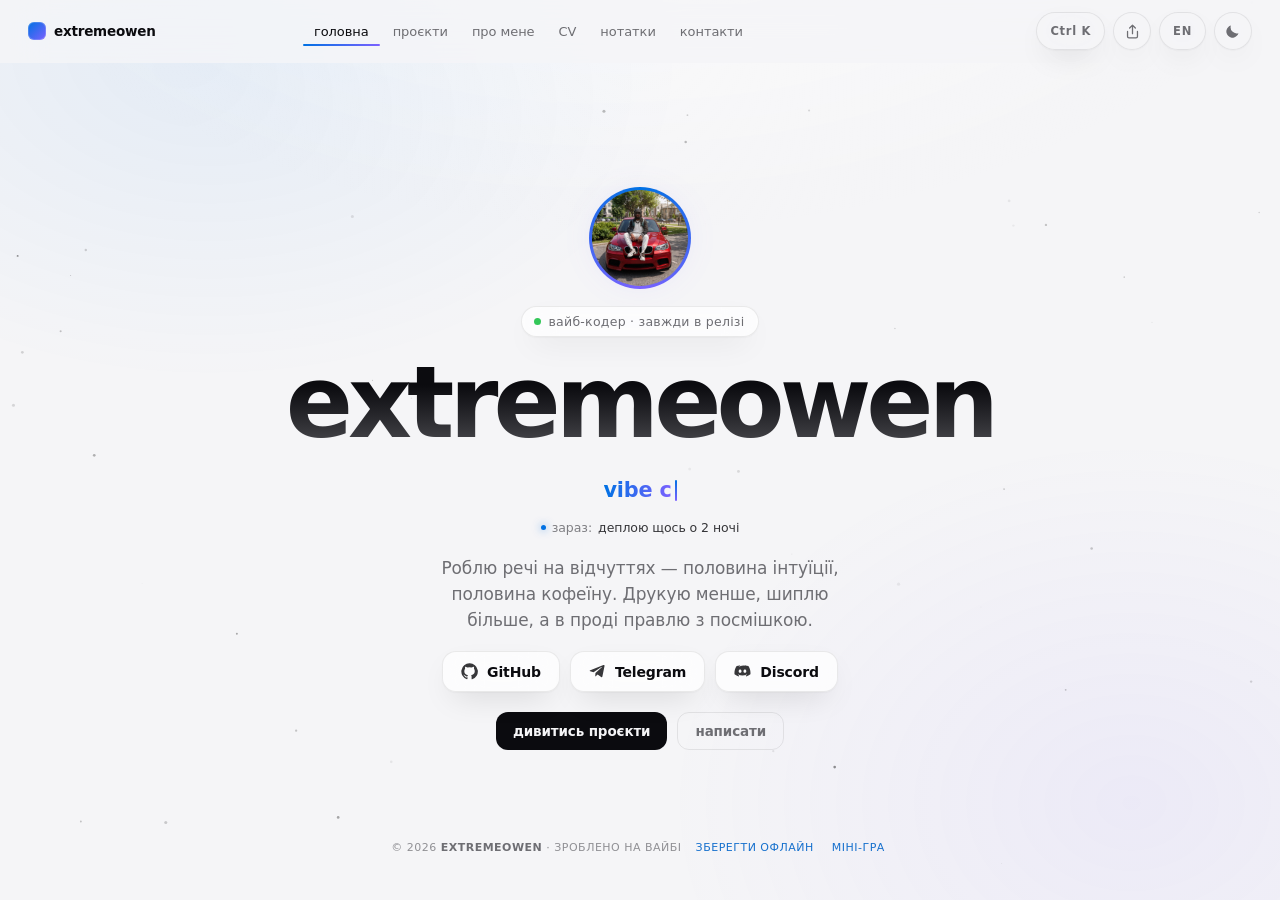
==== commit 2c9a783c: "Add manual offline save button; SW reads any cache" ====
--- a/index.html
+++ b/index.html
@@ -295,6 +295,7 @@
 
     <footer>
       © <span id="year">2026</span> <b>extremeowen</b> · <span data-i18n="footer">зроблено на вайбі</span>
+      <button class="game-link" id="offlineSave" type="button" data-i18n="offlineSave">зберегти офлайн</button>
       <button class="game-link" id="gameLink" type="button" data-i18n="gameLink">міні-гра</button>
     </footer>
   </main>
@@ -409,3 +410,4 @@
 
 
 
+
--- a/styles.css
+++ b/styles.css
@@ -1,4 +1,4 @@
-﻿/* ============================================================
+/* ============================================================
    extremeowen РІР‚вЂќ РЎРѓРЎвЂљР С‘Р В»РЎвЂ“
    1. Р СћР С•Р С”Р ВµР Р…Р С‘ (Р С”Р С•Р В»РЎРЉР С•РЎР‚Р С‘)   2. Р вЂР В°Р В·Р В°   3. Р В¤Р С•Р Р…   4. Р С™Р Р…Р С•Р С—Р С”Р С‘ Р Р†Р С–Р С•РЎР‚РЎвЂ“
    5. Р С’Р Р†Р В°РЎвЂљР В°РЎР‚   6. Р С™Р С•Р Р…РЎвЂљР ВµР Р…РЎвЂљ   7. Р СћР С•РЎРѓРЎвЂљР С‘   8. Р С’Р Т‘Р В°Р С—РЎвЂљР С‘Р Р†
@@ -1977,3 +1977,23 @@
   background: linear-gradient(90deg, hsl(var(--hue, 212) 90% 62%), color-mix(in srgb, hsl(var(--hue, 212) 90% 62%) 10%, transparent));
   opacity: .85;
 }
+
+/* підсвітка поля з некоректною поштою */
+.field.is-invalid input,
+.field.is-invalid textarea {
+  border-color: #ff5c5c;
+  box-shadow: 0 0 0 3px rgba(255, 92, 92, .16);
+}
+
+.field.is-invalid label { color: #ff8a8a; }
+
+/* «зараз:» — один рядок з трикрапкою, якщо коміт довгий */
+#statusText {
+  display: inline-block;
+  max-width: min(70vw, 420px);
+  white-space: nowrap;
+  overflow: hidden;
+  text-overflow: ellipsis;
+  vertical-align: bottom;
+  transition: opacity .3s var(--ease);
+}
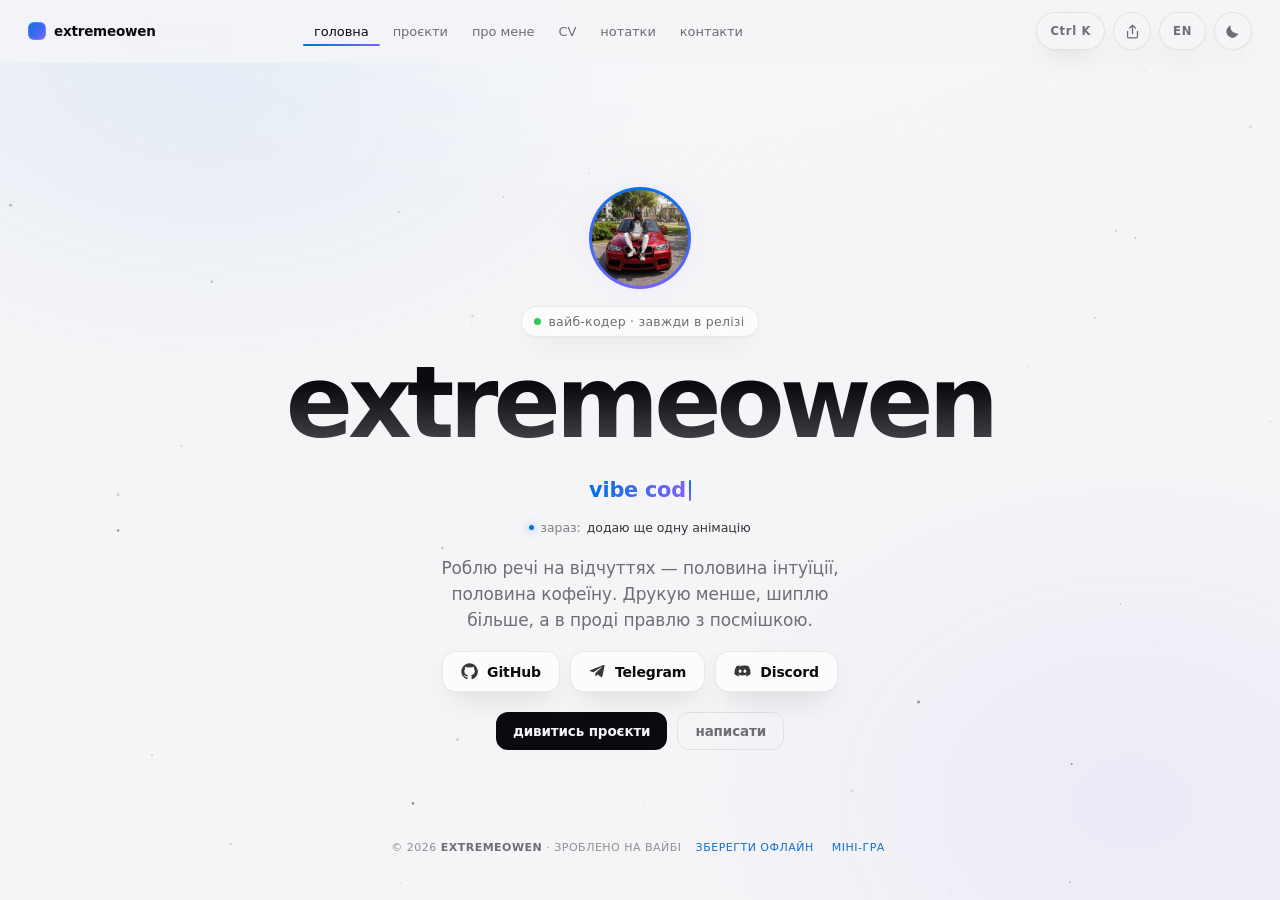
==== commit e539ed77: "Offline indicator badge; hide install banner offline" ====
--- a/index.html
+++ b/index.html
@@ -386,6 +386,12 @@
     <button class="install-no" type="button" id="installNo" data-i18n="installNo">Пізніше</button>
   </div>
 
+    <!-- індикатор офлайн-режиму -->
+  <div class="net-badge" id="netBadge" hidden>
+    <span class="net-dot" aria-hidden="true"></span>
+    <span data-i18n="offlineBadge">офлайн-режим</span>
+  </div>
+
   <div class="palette" id="palette" hidden>
     <div class="palette-backdrop" data-palette-close></div>
     <div class="palette-box" role="dialog" aria-modal="true" aria-label="Швидкий перехід">
@@ -411,3 +417,4 @@
 
 
 
+
--- a/styles.css
+++ b/styles.css
@@ -1,4 +1,4 @@
-/* ============================================================
+﻿/* ============================================================
    extremeowen РІР‚вЂќ РЎРѓРЎвЂљР С‘Р В»РЎвЂ“
    1. Р СћР С•Р С”Р ВµР Р…Р С‘ (Р С”Р С•Р В»РЎРЉР С•РЎР‚Р С‘)   2. Р вЂР В°Р В·Р В°   3. Р В¤Р С•Р Р…   4. Р С™Р Р…Р С•Р С—Р С”Р С‘ Р Р†Р С–Р С•РЎР‚РЎвЂ“
    5. Р С’Р Р†Р В°РЎвЂљР В°РЎР‚   6. Р С™Р С•Р Р…РЎвЂљР ВµР Р…РЎвЂљ   7. Р СћР С•РЎРѓРЎвЂљР С‘   8. Р С’Р Т‘Р В°Р С—РЎвЂљР С‘Р Р†
@@ -1997,3 +1997,55 @@
   vertical-align: bottom;
   transition: opacity .3s var(--ease);
 }
+
+/* індикатор офлайн-режиму */
+.net-badge {
+  position: fixed;
+  left: 50%;
+  top: calc(env(safe-area-inset-top) + 72px);
+  transform: translateX(-50%);
+  z-index: 60;
+  display: flex;
+  align-items: center;
+  gap: 7px;
+  padding: 6px 12px;
+  border-radius: 999px;
+  border: 1px solid color-mix(in srgb, #ffb340 45%, transparent);
+  background: color-mix(in srgb, #000 55%, transparent);
+  backdrop-filter: blur(14px);
+  -webkit-backdrop-filter: blur(14px);
+  color: #ffc76b;
+  font-size: 11px;
+  font-weight: 500;
+  letter-spacing: .03em;
+  text-transform: uppercase;
+  pointer-events: none;
+  animation: net-in .3s var(--ease);
+}
+
+.net-badge[hidden] { display: none; }
+
+.net-badge .net-dot {
+  width: 6px;
+  height: 6px;
+  border-radius: 50%;
+  background: #ffb340;
+  box-shadow: 0 0 8px #ffb340;
+}
+
+@keyframes net-in {
+  from { opacity: 0; transform: translate(-50%, -6px); }
+  to { opacity: 1; transform: translate(-50%, 0); }
+}
+
+@media (max-width: 720px) {
+  .net-badge { top: calc(env(safe-area-inset-top) + 64px); }
+}
+
+/* банер встановлення: не ламаємо слова на вузьких екранах */
+.install { flex-wrap: wrap; }
+.install > span { flex: 1 1 140px; min-width: 0; }
+@media (max-width: 420px) {
+  .install { font-size: 12px; padding: 8px 10px 8px 12px; gap: 8px; }
+  .install-yes { padding: 7px 12px; font-size: 12px; }
+}
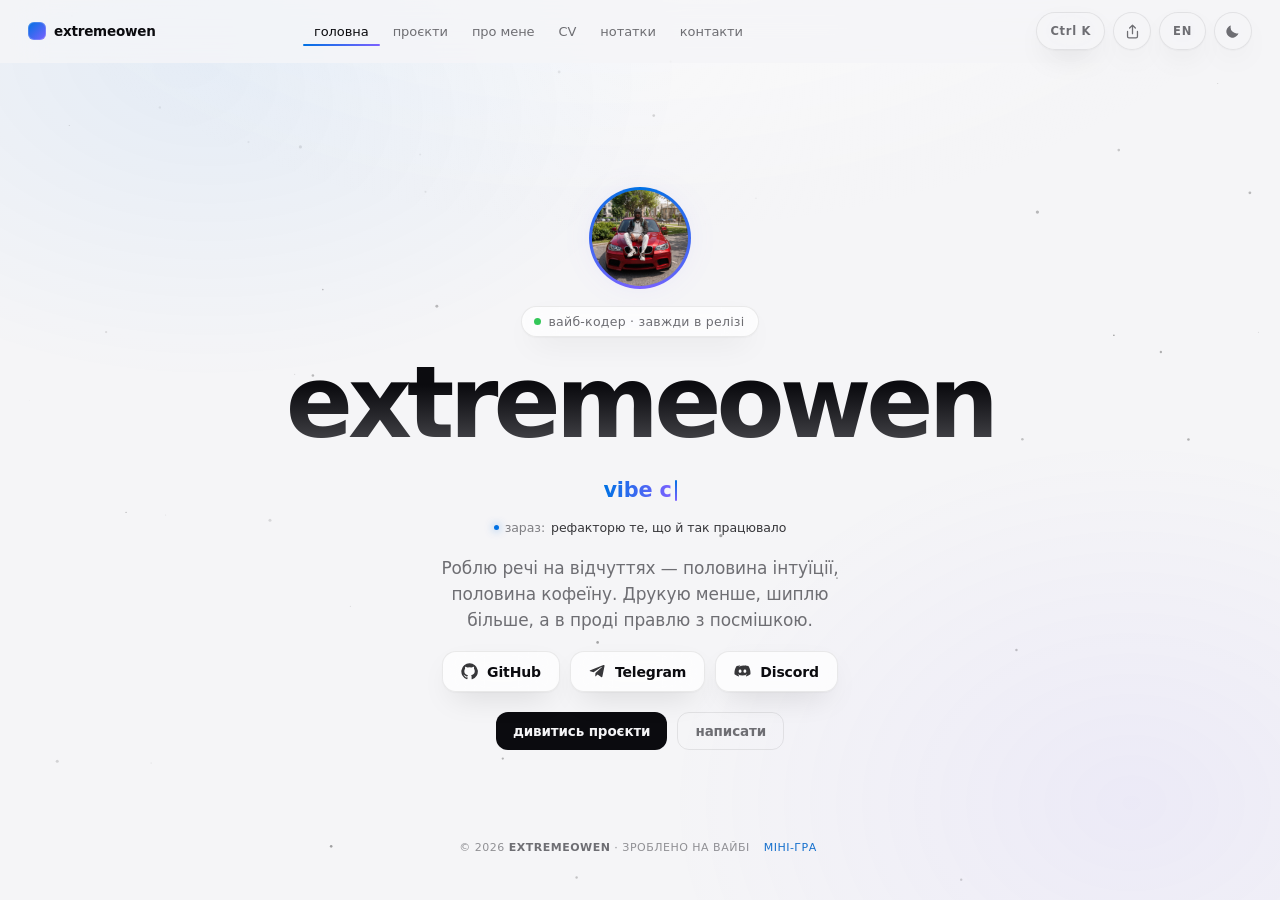
==== commit 05a49614: "Replace offline button with silent background caching" ====
--- a/index.html
+++ b/index.html
@@ -295,7 +295,6 @@
 
     <footer>
       © <span id="year">2026</span> <b>extremeowen</b> · <span data-i18n="footer">зроблено на вайбі</span>
-      <button class="game-link" id="offlineSave" type="button" data-i18n="offlineSave">зберегти офлайн</button>
       <button class="game-link" id="gameLink" type="button" data-i18n="gameLink">міні-гра</button>
     </footer>
   </main>
@@ -418,3 +417,4 @@
 
 
 
+
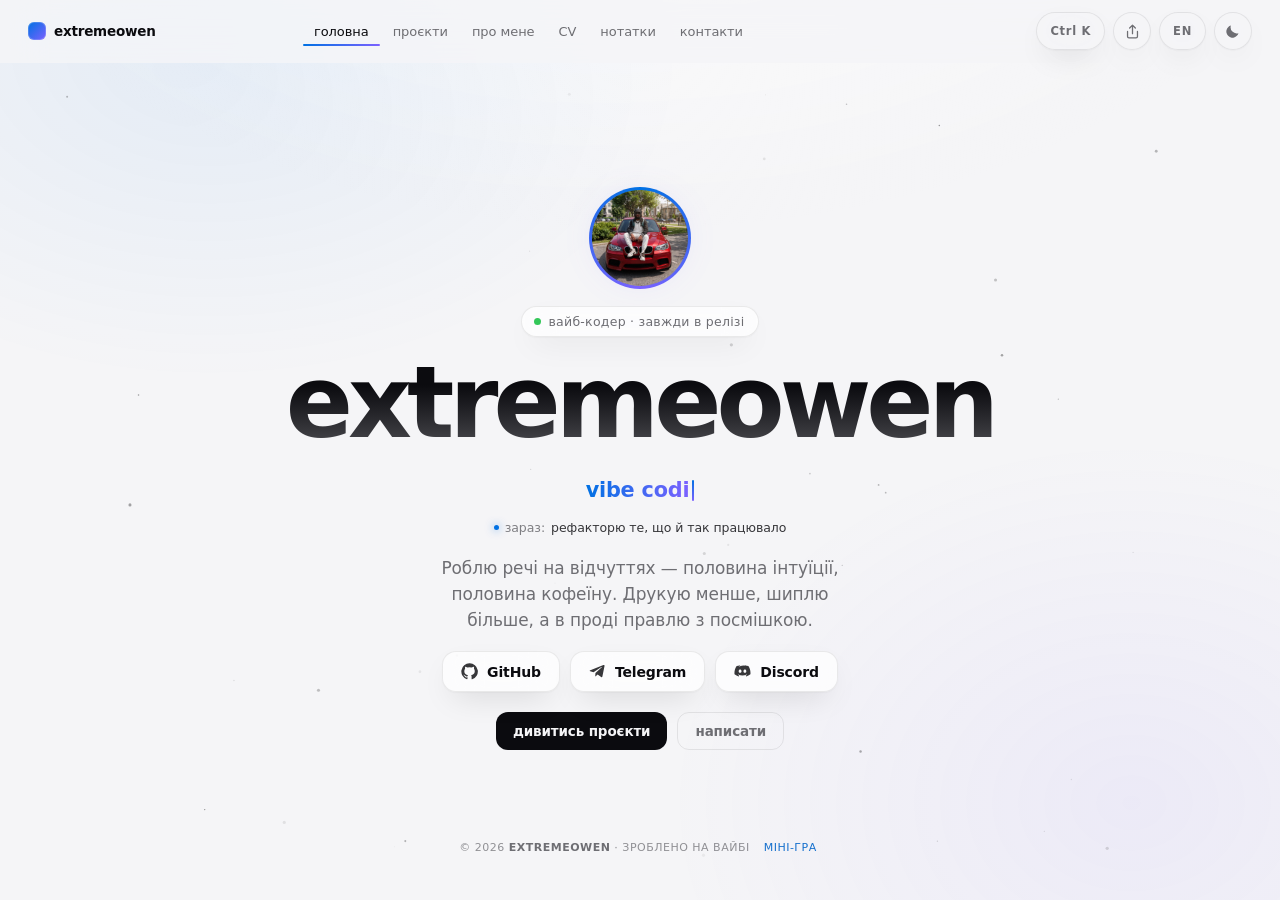
==== commit 0c835e68: "New OG image + meta, game haptics, #play route and game button on 404" ====
--- a/index.html
+++ b/index.html
@@ -1,4 +1,4 @@
-﻿<!DOCTYPE html>
+<!DOCTYPE html>
 <html lang="uk" data-theme="light">
 <head>
 <meta charset="utf-8" />
@@ -11,13 +11,10 @@
 <meta property="og:type" content="profile" />
 <meta property="og:title" content="extremeowen — vibe coding" />
 <meta property="og:description" content="Вайб-кодер. Роблю речі на відчуттях, шиплю на інстинкті." />
-<meta property="og:image" content="og-image.png" />
-<meta property="og:image:width" content="1200" />
-<meta property="og:image:height" content="630" />
 <meta name="twitter:card" content="summary_large_image" />
 <meta name="twitter:title" content="extremeowen — vibe coding" />
 <meta name="twitter:description" content="Вайб-кодер. Роблю речі на відчуттях, шиплю на інстинкті." />
-<meta name="twitter:image" content="og-image.png" />
+
 
 <link rel="icon" href="favicon.ico" sizes="any" />
 <link rel="icon" type="image/png" href="favicon-32.png" sizes="32x32" />
@@ -29,6 +26,10 @@
 <meta property="og:url" content="https://extremeowen.is-a.dev/" />
 <meta property="og:image" content="https://extremeowen.is-a.dev/og-image.png" />
 <meta name="twitter:image" content="https://extremeowen.is-a.dev/og-image.png" />
+<meta property="og:image:width" content="1200" />
+<meta property="og:image:height" content="630" />
+<meta property="og:image:alt" content="extremeowen — vibe coding: PWA, JavaScript, C#/.NET" />
+<meta name="twitter:image:alt" content="extremeowen — vibe coding" />
 <meta property="og:locale" content="uk_UA" />
 <meta property="og:locale:alternate" content="en_US" />
 <meta property="og:site_name" content="extremeowen" />
@@ -418,3 +419,5 @@
 
 
 
+
+
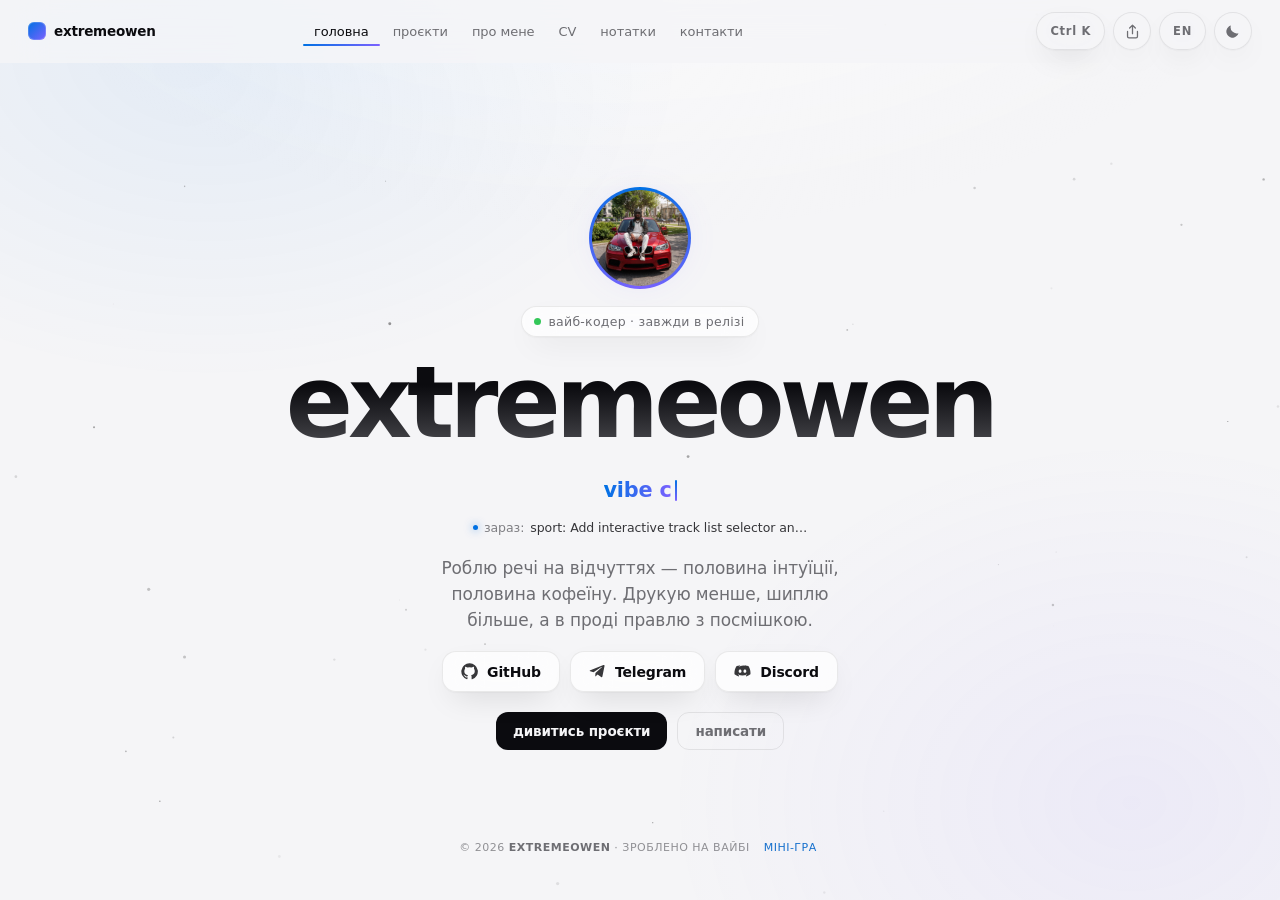
==== commit b248b953: "CV: real PDF download + print typography; README; manifest id; skip-link" ====
--- a/index.html
+++ b/index.html
@@ -70,6 +70,8 @@
 </script>
 </head>
 <body>
+  <a class="skip-link" href="#main">Перейти до контенту</a>
+
   <canvas id="bg" aria-hidden="true"></canvas>
   <div class="cursor-glow" id="cursorGlow" aria-hidden="true"></div>
 
@@ -101,7 +103,7 @@
     </div>
   </header>
 
-  <main class="page">
+  <main class="page" id="main">
     <!-- ---------- ГОЛОВНА ---------- -->
     <section class="panel is-active" id="panel-home" role="tabpanel" aria-labelledby="tab-home" data-panel="home">
       <div class="hero">
@@ -245,7 +247,8 @@
           <p class="cv-skills">HTML · CSS · JavaScript · TypeScript · React · Node.js · C# · .NET · Flutter · Git · Firebase · PWA</p>
         </div>
 
-        <button class="submit cv-print" type="button" id="cvPrint" data-i18n="cvPrint">Завантажити PDF</button>
+        <a class="submit cv-print" id="cvDownload" href="cv.pdf" download="extremeowen-cv.pdf" data-i18n="cvPrint">Завантажити PDF</a>
+        <button class="cv-print-link" type="button" id="cvPrint" data-i18n="cvPrintHint">або надрукувати</button>
       </div>
     </section>
 
@@ -421,3 +424,5 @@
 
 
 
+
+
--- a/styles.css
+++ b/styles.css
@@ -1,4 +1,4 @@
-﻿/* ============================================================
+/* ============================================================
    extremeowen РІР‚вЂќ РЎРѓРЎвЂљР С‘Р В»РЎвЂ“
    1. Р СћР С•Р С”Р ВµР Р…Р С‘ (Р С”Р С•Р В»РЎРЉР С•РЎР‚Р С‘)   2. Р вЂР В°Р В·Р В°   3. Р В¤Р С•Р Р…   4. Р С™Р Р…Р С•Р С—Р С”Р С‘ Р Р†Р С–Р С•РЎР‚РЎвЂ“
    5. Р С’Р Р†Р В°РЎвЂљР В°РЎР‚   6. Р С™Р С•Р Р…РЎвЂљР ВµР Р…РЎвЂљ   7. Р СћР С•РЎРѓРЎвЂљР С‘   8. Р С’Р Т‘Р В°Р С—РЎвЂљР С‘Р Р†
@@ -1520,7 +1520,8 @@
   }
 
   #bg, .cursor-glow, .site-header, .bottom-nav, .to-top, .palette,
-  #toast, .panel:not(#panel-cv), footer, .cv-print {
+  #toast, .panel:not(#panel-cv), footer, .cv-print,
+  .install, .net-badge, .game, .modal, .frag, .cv-print-link {
     display: none !important;
   }
 
@@ -2049,3 +2050,69 @@
   .install { font-size: 12px; padding: 8px 10px 8px 12px; gap: 8px; }
   .install-yes { padding: 7px 12px; font-size: 12px; }
 }
+
+
+/* ---------- друк CV: читабельніші розміри ---------- */
+@media print {
+  #panel-cv { padding: 0 6mm !important; }
+
+  .cv { gap: 14px !important; }
+  .cv h2 { font-size: 25pt !important; letter-spacing: -.02em; }
+  .cv .section-lead { font-size: 12pt !important; }
+
+  .cv .subhead {
+    font-size: 10.5pt !important;
+    letter-spacing: .16em !important;
+    margin-top: 8px !important;
+  }
+
+  .timeline { gap: 12px !important; }
+  .timeline li { grid-template-columns: 108px 1fr !important; gap: 12px !important; }
+  .timeline .when { font-size: 9.5pt !important; }
+  .timeline b { font-size: 12.5pt !important; }
+  .timeline p { font-size: 11pt !important; line-height: 1.5 !important; margin-top: 2px !important; }
+  .cv-skills { font-size: 11pt !important; line-height: 1.55 !important; }
+}
+
+/* посилання «або надрукувати» під кнопкою CV */
+.cv-print-link {
+  appearance: none;
+  border: 0;
+  background: none;
+  cursor: pointer;
+  font: inherit;
+  font-size: 11.5px;
+  color: color-mix(in srgb, var(--muted) 92%, transparent);
+  text-decoration: underline;
+  text-decoration-color: color-mix(in srgb, var(--muted) 40%, transparent);
+  text-underline-offset: 3px;
+  padding: 2px;
+  align-self: center;
+  margin-top: -4px;
+}
+
+.cv-print-link:hover { color: var(--fg); }
+
+
+/* skip-link для клавіатурної навігації */
+.skip-link {
+  position: absolute;
+  left: 12px;
+  top: -60px;
+  z-index: 100;
+  padding: 10px 16px;
+  border-radius: 10px;
+  background: var(--fg);
+  color: var(--bg);
+  font-size: 13px;
+  font-weight: 600;
+  text-decoration: none;
+  transition: top .2s var(--ease);
+}
+
+.skip-link:focus-visible,
+.skip-link:focus {
+  top: 12px;
+  outline: 2px solid var(--accent);
+  outline-offset: 2px;
+}
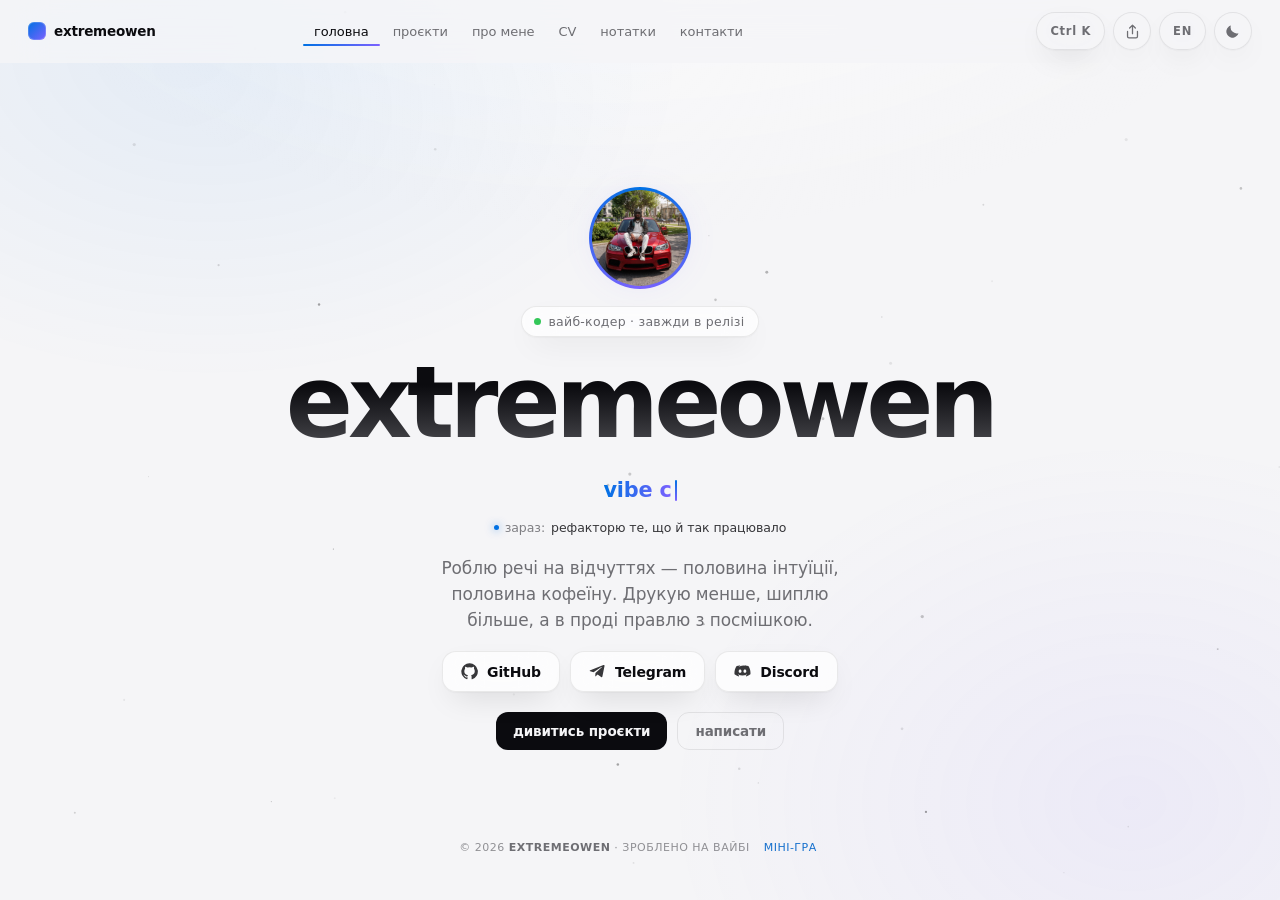
==== commit 5674c7de: "Fix: game no longer auto-opens; no reload on first SW install; CV PDF, README, manifest id, skip-lin" ====
--- a/index.html
+++ b/index.html
@@ -1,4 +1,4 @@
-<!DOCTYPE html>
+﻿<!DOCTYPE html>
 <html lang="uk" data-theme="light">
 <head>
 <meta charset="utf-8" />
@@ -426,3 +426,4 @@
 
 
 
+
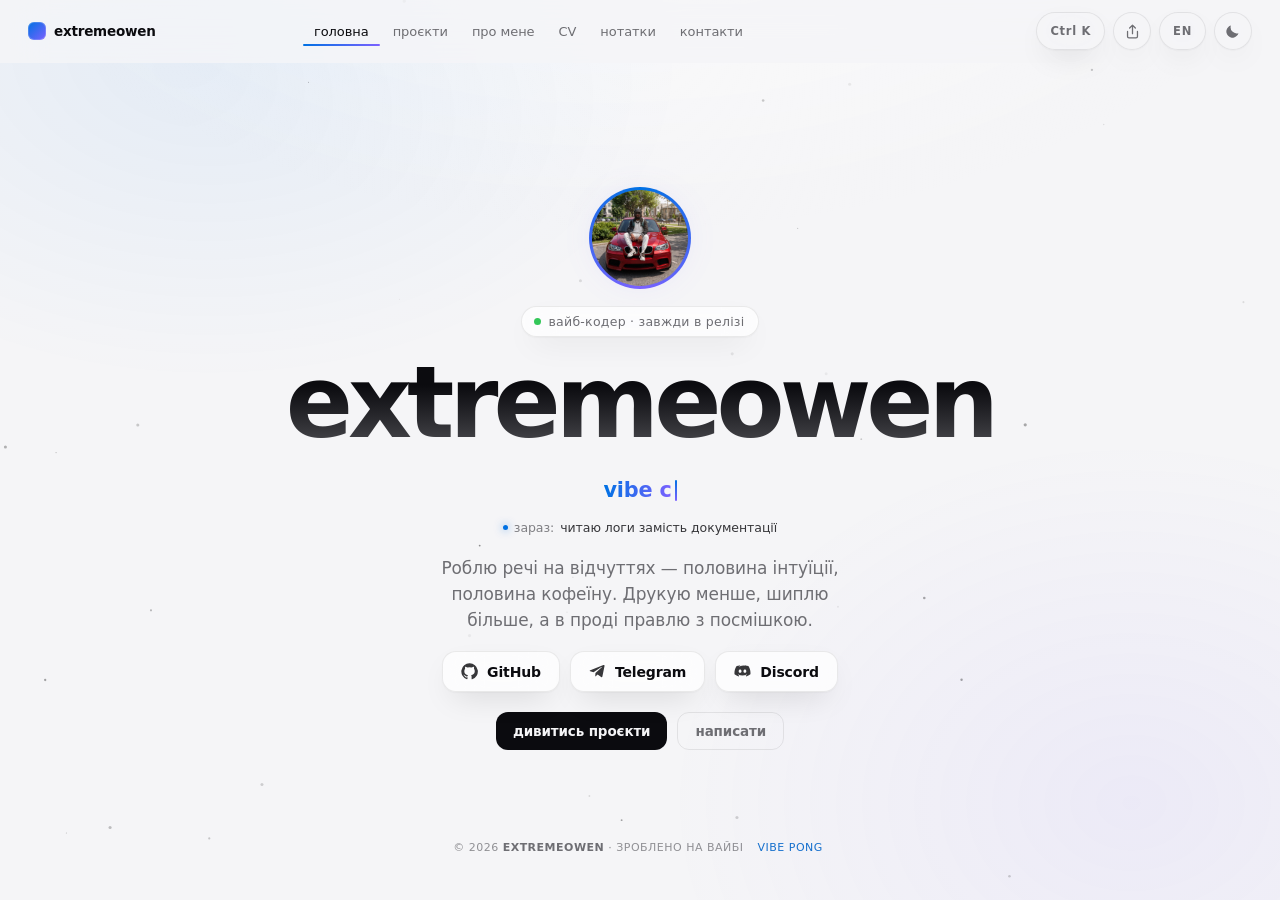
==== commit 18ae7340: "Replace vibe catcher with Vibe Pong" ====
--- a/index.html
+++ b/index.html
@@ -305,15 +305,15 @@
 
   <div class="game" id="game" hidden>
     <div class="game-backdrop" data-game-close></div>
-    <div class="game-box" role="dialog" aria-modal="true" aria-label="Vibe Catcher">
+    <div class="game-box" role="dialog" aria-modal="true" aria-label="Vibe Pong">
       <div class="game-head">
-        <span class="game-title">vibe catcher</span>
+        <span class="game-title" data-i18n="gameTitle">vibe pong</span>
         <button class="game-close" type="button" data-game-close aria-label="Закрити">×</button>
       </div>
       <div class="game-stage">
         <canvas id="gameCanvas" width="720" height="480" aria-label="Ігрове поле"></canvas>
       </div>
-      <p class="game-hint" data-i18n="gameHint">Рухай мишкою або пальцем. Лови світлі крапки, уникай червоних.</p>
+      <p class="game-hint" data-i18n="gameHint">Рухай платформою мишкою, пальцем або стрілками. Переможи AI до 5 очок.</p>
       <button class="submit game-start" type="button" id="gameStart" data-i18n="gameStart">Почати</button>
     </div>
   </div>
@@ -426,4 +426,3 @@
 
 
 
-
--- a/styles.css
+++ b/styles.css
@@ -1567,7 +1567,7 @@
 }
 
 /* ============================================================
-   Міні-гра «vibe catcher» + конфеті
+   Міні-гра «vibe pong» + конфеті
    ============================================================ */
 
 .game-link {
